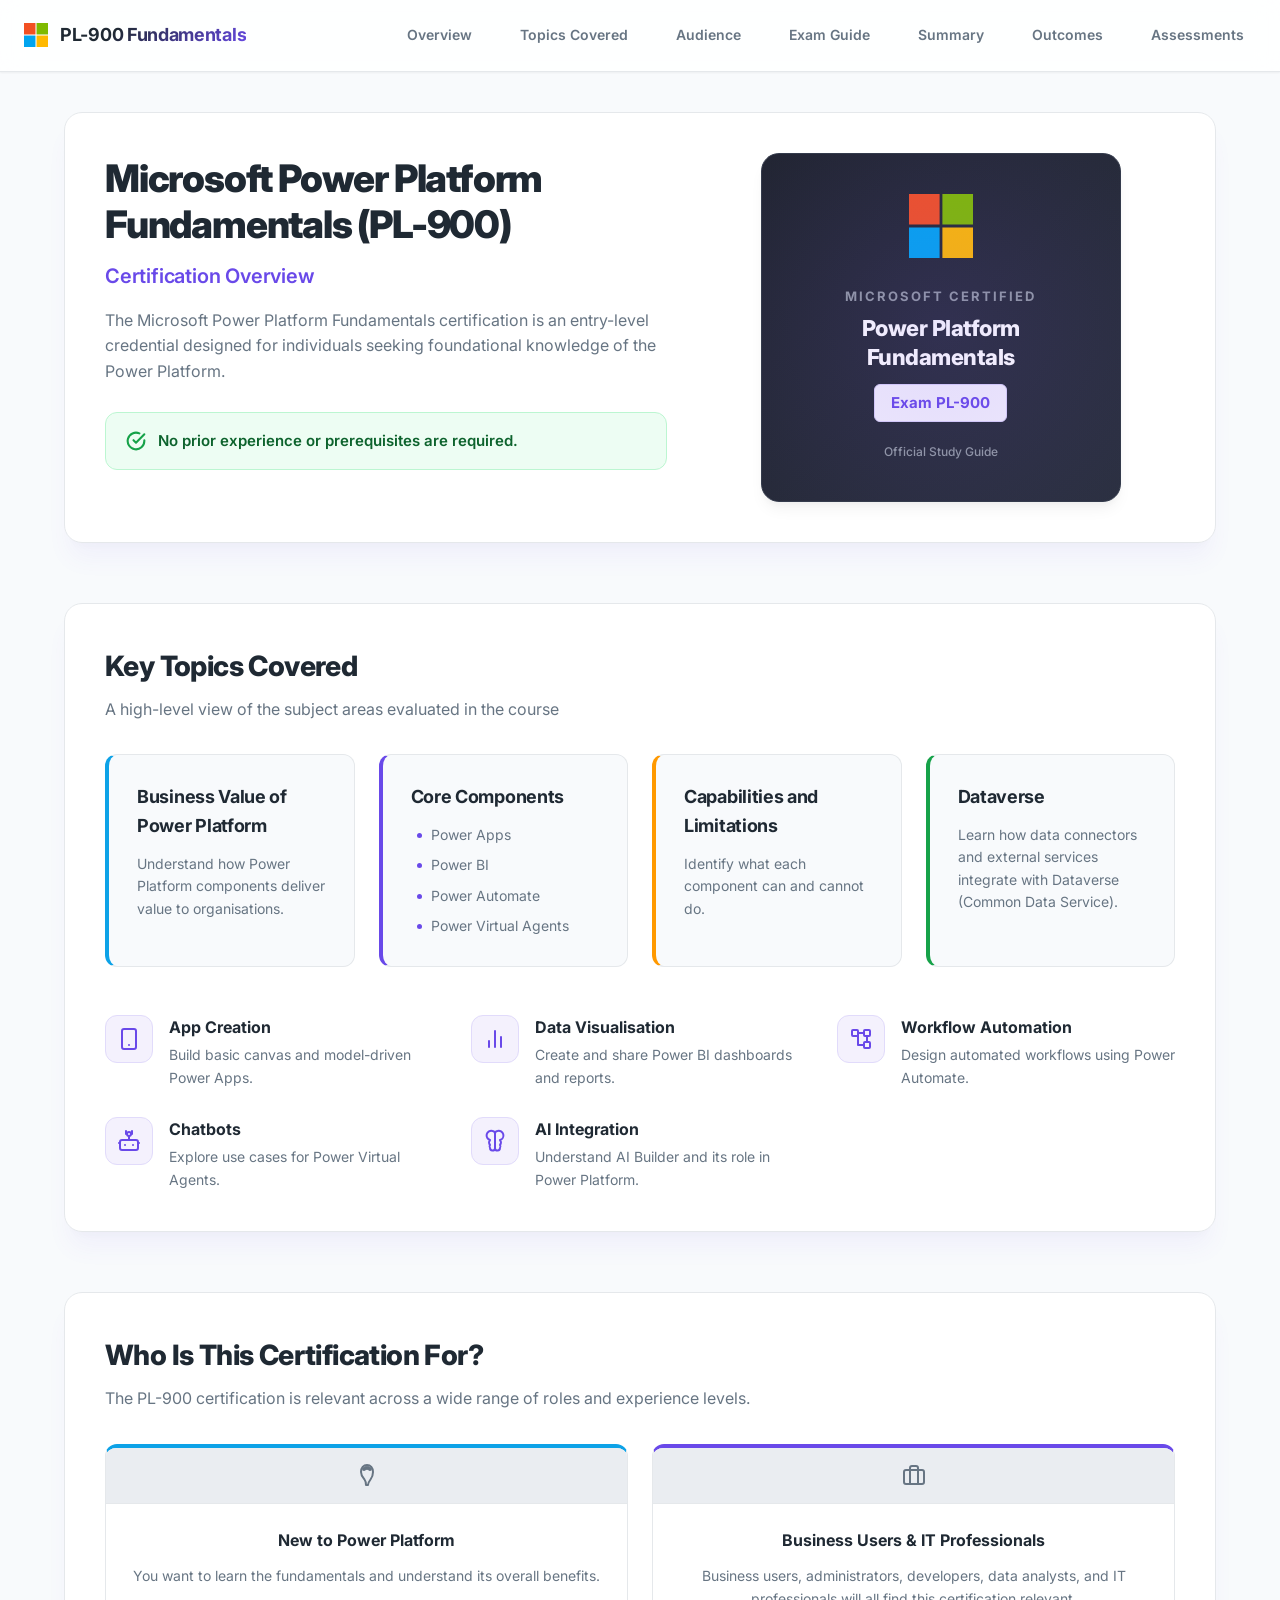
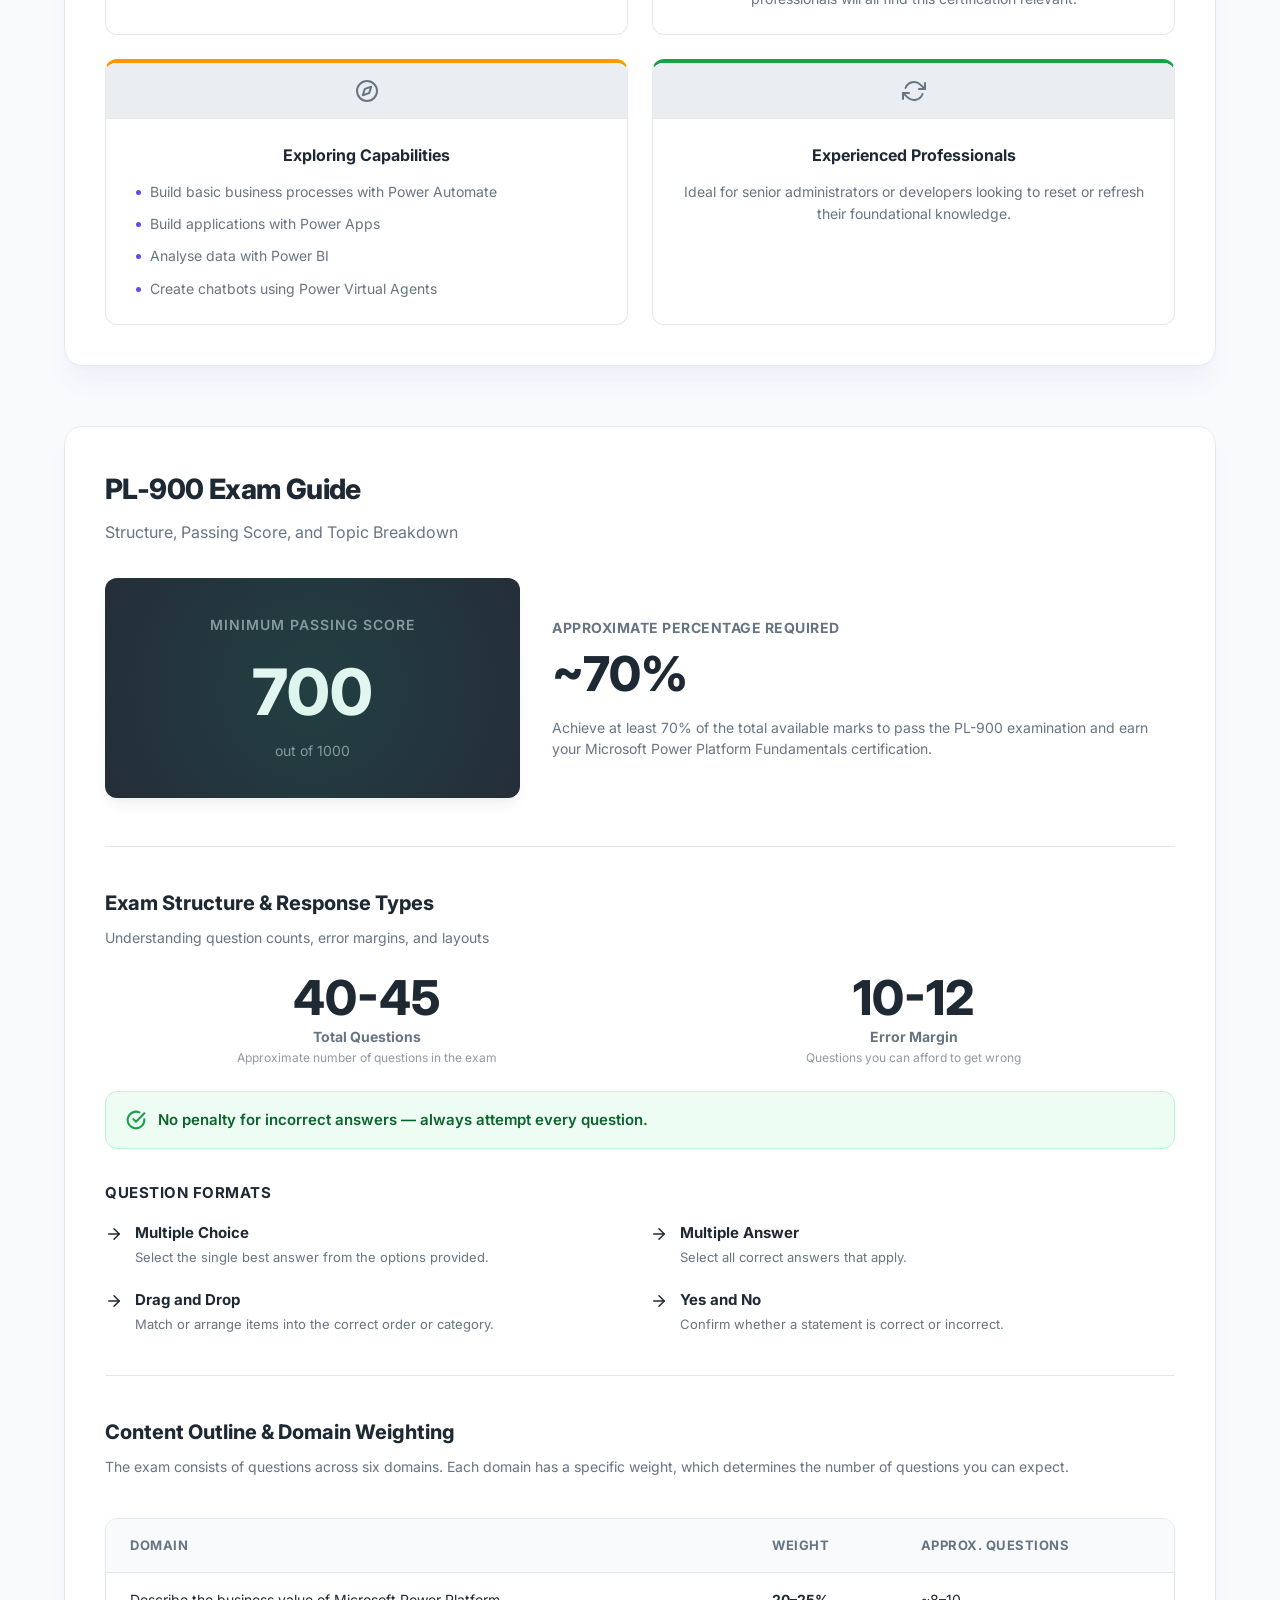
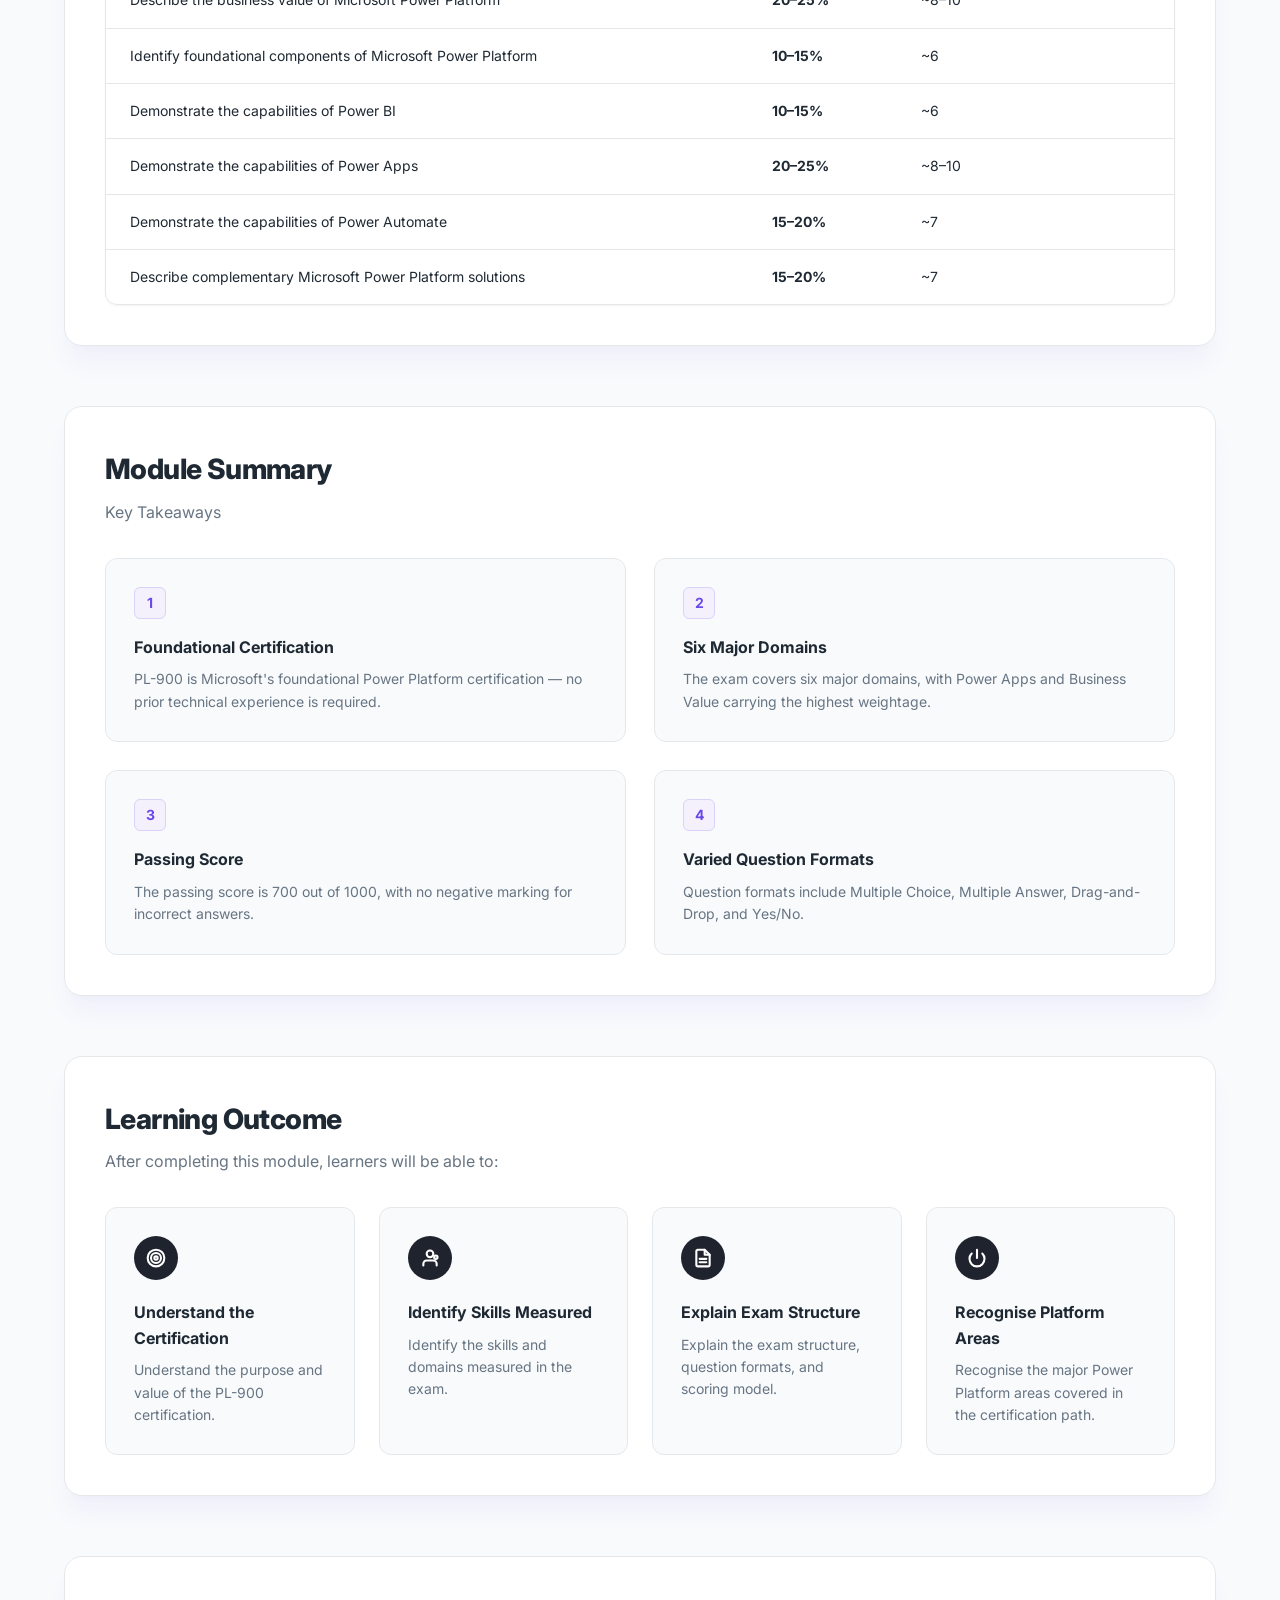
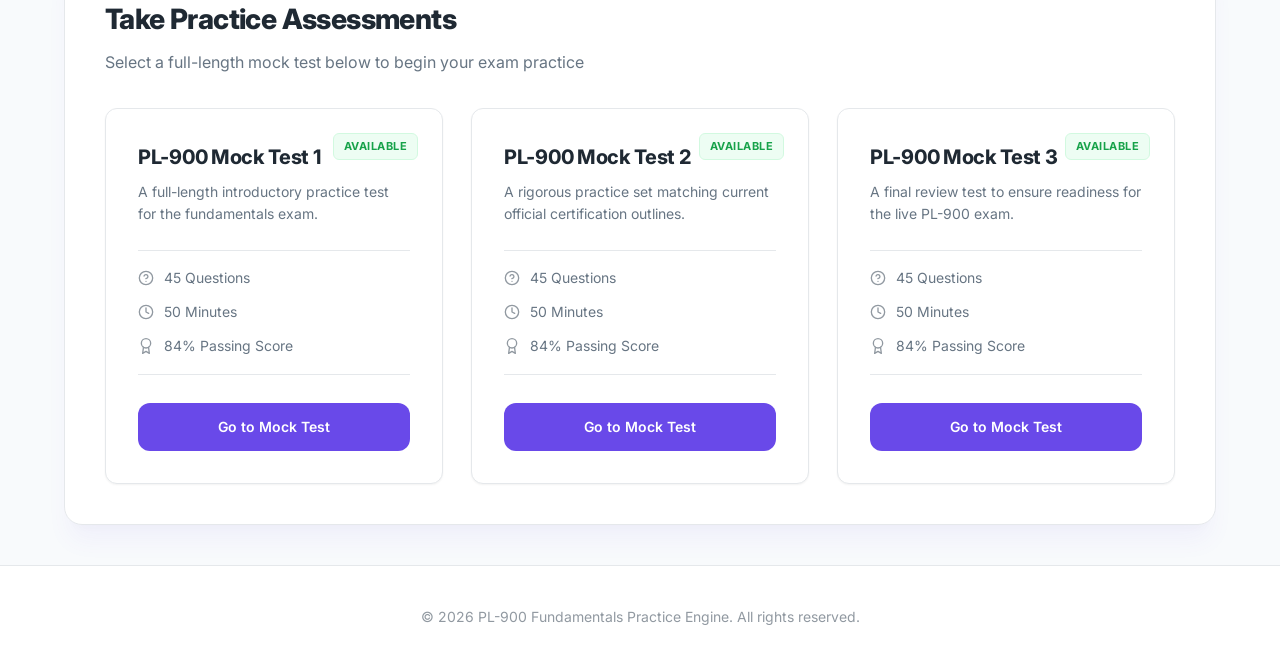
==== index.html @ 83c86b45 "Initial commit: PL-900 landing page and mock tests 1, 2, and 3" ====
<!DOCTYPE html>
<html lang="en">
<head>
  <meta charset="UTF-8">
  <meta name="viewport" content="width=device-width, initial-scale=1.0">
  <title>Microsoft Power Platform Fundamentals (PL-900) Certification Guide</title>
  <!-- Google Fonts Inter -->
  <link rel="preconnect" href="https://fonts.googleapis.com">
  <link rel="preconnect" href="https://fonts.gstatic.com" crossorigin>
  <link href="https://fonts.googleapis.com/css2?family=Inter:wght@300;400;500;600;700;850&display=swap" rel="stylesheet">
  <!-- Stylesheet -->
  <link rel="stylesheet" href="styles.css">
</head>
<body>
  <div class="app-container">
    
    <!-- HEADER / NAVIGATION -->
    <header class="app-header">
      <div class="header-logo">
        <svg width="24" height="24" viewBox="0 0 23 23" fill="none" xmlns="http://www.w3.org/2000/svg" aria-hidden="true">
          <path d="M0 0H11V11H0V0Z" fill="#F25022"/>
          <path d="M12 0H23V11H12V0Z" fill="#7FBA00"/>
          <path d="M0 12H11V23H0V12Z" fill="#00A4EF"/>
          <path d="M12 12H23V23H12V12Z" fill="#FFB900"/>
        </svg>
        <span class="logo-text">PL-900 Fundamentals</span>
      </div>
      <nav class="header-nav">
        <a href="#overview" class="nav-link">Overview</a>
        <a href="#topics" class="nav-link">Topics Covered</a>
        <a href="#audience" class="nav-link">Audience</a>
        <a href="#guide" class="nav-link">Exam Guide</a>
        <a href="#summary" class="nav-link">Summary</a>
        <a href="#outcomes" class="nav-link">Outcomes</a>
        <a href="#assessments" class="nav-link">Assessments</a>
      </nav>
    </header>

    <!-- MAIN VIEW AREA -->
    <main class="app-main">
      
      <!-- HERO & OVERVIEW SECTION (Screenshot 1) -->
      <section id="overview" class="view-card">
        <div class="hero-layout">
          <div class="hero-content">
            <h1>Microsoft Power Platform Fundamentals (PL-900)</h1>
            <p class="hero-subtitle">Certification Overview</p>
            <p class="hero-description">The Microsoft Power Platform Fundamentals certification is an entry-level credential designed for individuals seeking foundational knowledge of the Power Platform.</p>
            
            <div class="alert-banner">
              <svg width="20" height="20" viewBox="0 0 24 24" fill="none" stroke="currentColor" stroke-width="2.5" stroke-linecap="round" stroke-linejoin="round" aria-hidden="true">
                <path d="M22 11.08V12a10 10 0 1 1-5.93-9.14"></path>
                <polyline points="22 4 12 14.01 9 11.01"></polyline>
              </svg>
              <span>No prior experience or prerequisites are required.</span>
            </div>
          </div>
          <div class="hero-badge-container">
            <div class="badge-card">
              <div class="badge-card-icon">
                <svg width="64" height="64" viewBox="0 0 23 23" fill="none" xmlns="http://www.w3.org/2000/svg" aria-hidden="true">
                  <path d="M0 0H11V11H0V0Z" fill="#F25022"/>
                  <path d="M12 0H23V11H12V0Z" fill="#7FBA00"/>
                  <path d="M0 12H11V23H0V12Z" fill="#00A4EF"/>
                  <path d="M12 12H23V23H12V12Z" fill="#FFB900"/>
                </svg>
              </div>
              <div class="badge-card-title">Microsoft Certified</div>
              <div class="badge-card-name">Power Platform Fundamentals</div>
              <div class="badge-card-code">Exam PL-900</div>
              <div class="badge-card-status">Official Study Guide</div>
            </div>
          </div>
        </div>
      </section>

      <!-- KEY TOPICS COVERED (Screenshot 2 & 3) -->
      <section id="topics" class="view-card">
        <h2 class="section-title">Key Topics Covered</h2>
        <p class="section-subtitle">A high-level view of the subject areas evaluated in the course</p>
        
        <div class="topics-grid">
          <div class="topic-card">
            <h3>Business Value of Power Platform</h3>
            <p>Understand how Power Platform components deliver value to organisations.</p>
          </div>
          <div class="topic-card">
            <h3>Core Components</h3>
            <ul>
              <li>Power Apps</li>
              <li>Power BI</li>
              <li>Power Automate</li>
              <li>Power Virtual Agents</li>
            </ul>
          </div>
          <div class="topic-card">
            <h3>Capabilities and Limitations</h3>
            <p>Identify what each component can and cannot do.</p>
          </div>
          <div class="topic-card">
            <h3>Dataverse</h3>
            <p>Learn how data connectors and external services integrate with Dataverse (Common Data Service).</p>
          </div>
        </div>

        <div class="domain-grid">
          <div class="domain-item">
            <div class="domain-icon-box">
              <svg width="24" height="24" viewBox="0 0 24 24" fill="none" stroke="currentColor" stroke-width="2" stroke-linecap="round" stroke-linejoin="round" aria-hidden="true">
                <rect x="5" y="2" width="14" height="20" rx="2" ry="2"></rect>
                <line x1="12" y1="18" x2="12.01" y2="18"></line>
              </svg>
            </div>
            <div class="domain-info">
              <h4>App Creation</h4>
              <p>Build basic canvas and model-driven Power Apps.</p>
            </div>
          </div>
          <div class="domain-item">
            <div class="domain-icon-box">
              <svg width="24" height="24" viewBox="0 0 24 24" fill="none" stroke="currentColor" stroke-width="2" stroke-linecap="round" stroke-linejoin="round" aria-hidden="true">
                <line x1="18" y1="20" x2="18" y2="10"></line>
                <line x1="12" y1="20" x2="12" y2="4"></line>
                <line x1="6" y1="20" x2="6" y2="14"></line>
              </svg>
            </div>
            <div class="domain-info">
              <h4>Data Visualisation</h4>
              <p>Create and share Power BI dashboards and reports.</p>
            </div>
          </div>
          <div class="domain-item">
            <div class="domain-icon-box">
              <svg width="24" height="24" viewBox="0 0 24 24" fill="none" stroke="currentColor" stroke-width="2" stroke-linecap="round" stroke-linejoin="round" aria-hidden="true">
                <rect x="3" y="3" width="6" height="6" rx="1"></rect>
                <rect x="15" y="15" width="6" height="6" rx="1"></rect>
                <rect x="15" y="3" width="6" height="6" rx="1"></rect>
                <path d="M9 6h6M18 9v6M9 6v12h6"></path>
              </svg>
            </div>
            <div class="domain-info">
              <h4>Workflow Automation</h4>
              <p>Design automated workflows using Power Automate.</p>
            </div>
          </div>
          <div class="domain-item">
            <div class="domain-icon-box">
              <svg width="24" height="24" viewBox="0 0 24 24" fill="none" stroke="currentColor" stroke-width="2" stroke-linecap="round" stroke-linejoin="round" aria-hidden="true">
                <rect x="3" y="11" width="18" height="10" rx="2"></rect>
                <circle cx="12" cy="5" r="2"></circle>
                <path d="M12 7v4M8 16h.01M16 16h.01M9 2v3M15 2v3M2 14h1M21 14h1"></path>
              </svg>
            </div>
            <div class="domain-info">
              <h4>Chatbots</h4>
              <p>Explore use cases for Power Virtual Agents.</p>
            </div>
          </div>
          <div class="domain-item">
            <div class="domain-icon-box">
              <svg width="24" height="24" viewBox="0 0 24 24" fill="none" stroke="currentColor" stroke-width="2" stroke-linecap="round" stroke-linejoin="round" aria-hidden="true">
                <path d="M9.5 2A2.5 2.5 0 0 1 12 4.5v15a2.5 2.5 0 0 1-4.96-.44 2.5 2.5 0 0 1 0-3.12 3.5 3.5 0 0 1 0-4.88A2.5 2.5 0 0 1 9.5 2zM14.5 2A2.5 2.5 0 0 0 12 4.5v15a2.5 2.5 0 0 0 4.96-.44 2.5 2.5 0 0 0 0-3.12 3.5 3.5 0 0 0 0-4.88A2.5 2.5 0 0 0 14.5 2z"></path>
              </svg>
            </div>
            <div class="domain-info">
              <h4>AI Integration</h4>
              <p>Understand AI Builder and its role in Power Platform.</p>
            </div>
          </div>
        </div>
      </section>

      <!-- WHO IS THIS CERTIFICATION FOR (Screenshot 4) -->
      <section id="audience" class="view-card">
        <h2 class="section-title">Who Is This Certification For?</h2>
        <p class="section-subtitle">The PL-900 certification is relevant across a wide range of roles and experience levels.</p>
        
        <div class="audience-grid">
          <!-- Card 1 -->
          <div class="audience-card">
            <div class="audience-card-header">
              <svg width="24" height="24" viewBox="0 0 24 24" fill="none" stroke="currentColor" stroke-width="2" stroke-linecap="round" stroke-linejoin="round" aria-hidden="true">
                <path d="M12 2C8.5 2 6 5 6 9c0 3.5 2 5.5 3.5 7.5S11 20 11 22h2c0-2 1-3.5 2.5-5.5S18 12.5 18 9c0-4-2.5-7-6-7z"/>
                <circle cx="9" cy="6" r="1"/><circle cx="11" cy="5" r="1"/><circle cx="13" cy="5" r="1"/><circle cx="15" cy="6" r="1"/>
              </svg>
            </div>
            <div class="audience-card-body">
              <h3>New to Power Platform</h3>
              <p>You want to learn the fundamentals and understand its overall benefits.</p>
            </div>
          </div>
          <!-- Card 2 -->
          <div class="audience-card">
            <div class="audience-card-header">
              <svg width="24" height="24" viewBox="0 0 24 24" fill="none" stroke="currentColor" stroke-width="2" stroke-linecap="round" stroke-linejoin="round" aria-hidden="true">
                <rect x="2" y="7" width="20" height="14" rx="2" ry="2"></rect>
                <path d="M16 21V5a2 2 0 0 0-2-2h-4a2 2 0 0 0-2 2v16"></path>
              </svg>
            </div>
            <div class="audience-card-body">
              <h3>Business Users & IT Professionals</h3>
              <p>Business users, administrators, developers, data analysts, and IT professionals will all find this certification relevant.</p>
            </div>
          </div>
          <!-- Card 3 -->
          <div class="audience-card">
            <div class="audience-card-header">
              <svg width="24" height="24" viewBox="0 0 24 24" fill="none" stroke="currentColor" stroke-width="2" stroke-linecap="round" stroke-linejoin="round" aria-hidden="true">
                <circle cx="12" cy="12" r="10"></circle>
                <polygon points="16.24 7.76 14.12 14.12 7.76 16.24 9.88 9.88 16.24 7.76"></polygon>
              </svg>
            </div>
            <div class="audience-card-body">
              <h3>Exploring Capabilities</h3>
              <ul>
                <li>Build basic business processes with Power Automate</li>
                <li>Build applications with Power Apps</li>
                <li>Analyse data with Power BI</li>
                <li>Create chatbots using Power Virtual Agents</li>
              </ul>
            </div>
          </div>
          <!-- Card 4 -->
          <div class="audience-card">
            <div class="audience-card-header">
              <svg width="24" height="24" viewBox="0 0 24 24" fill="none" stroke="currentColor" stroke-width="2" stroke-linecap="round" stroke-linejoin="round" aria-hidden="true">
                <polyline points="23 4 23 10 17 10"></polyline>
                <polyline points="1 20 1 14 7 14"></polyline>
                <path d="M3.51 9a9 9 0 0 1 14.85-3.36L23 10M1 14l4.64 4.36A9 9 0 0 0 20.49 15"></path>
              </svg>
            </div>
            <div class="audience-card-body">
              <h3>Experienced Professionals</h3>
              <p>Ideal for senior administrators or developers looking to reset or refresh their foundational knowledge.</p>
            </div>
          </div>
        </div>
      </section>

      <!-- EXAM GUIDE DETAILS (Screenshot 5, 6, 7) -->
      <section id="guide" class="view-card">
        <h2 class="section-title">PL-900 Exam Guide</h2>
        <p class="section-subtitle">Structure, Passing Score, and Topic Breakdown</p>
        
        <!-- Subsection: Passing Requirements (Screenshot 6) -->
        <div class="passing-req-grid">
          <div class="passing-card-dark">
            <h3>Minimum Passing Score</h3>
            <div class="score-value">700</div>
            <div class="score-label">out of 1000</div>
          </div>
          
          <div class="passing-req-desc">
            <h3>Approximate Percentage Required</h3>
            <div class="pct-value">~70%</div>
            <p>Achieve at least 70% of the total available marks to pass the PL-900 examination and earn your Microsoft Power Platform Fundamentals certification.</p>
          </div>
        </div>

        <hr style="border: 0; border-top: 1px solid var(--neutral-border); margin: 40px 0;">

        <!-- Subsection: Response Types & Exam Structure (Screenshot 7) -->
        <div style="margin-bottom: 40px;">
          <h3 style="font-size: 20px; font-weight: 750; color: var(--text-main); margin-bottom: 8px;">Exam Structure & Response Types</h3>
          <p style="font-size: 14px; color: var(--text-muted); margin-bottom: 24px;">Understanding question counts, error margins, and layouts</p>
          
          <div class="structure-stats">
            <div class="stat-item">
              <div class="stat-num">40-45</div>
              <div class="stat-label">Total Questions</div>
              <div class="stat-desc">Approximate number of questions in the exam</div>
            </div>
            <div class="stat-item">
              <div class="stat-num">10-12</div>
              <div class="stat-label">Error Margin</div>
              <div class="stat-desc">Questions you can afford to get wrong</div>
            </div>
          </div>

          <div class="alert-banner" style="margin-top: 24px;">
            <svg width="20" height="20" viewBox="0 0 24 24" fill="none" stroke="currentColor" stroke-width="2.5" stroke-linecap="round" stroke-linejoin="round" aria-hidden="true">
              <path d="M22 11.08V12a10 10 0 1 1-5.93-9.14"></path>
              <polyline points="22 4 12 14.01 9 11.01"></polyline>
            </svg>
            <span>No penalty for incorrect answers — always attempt every question.</span>
          </div>

          <div class="formats-section">
            <h3>Question Formats</h3>
            <div class="formats-grid">
              <div class="format-item">
                <svg width="18" height="18" viewBox="0 0 24 24" fill="none" stroke="currentColor" stroke-width="2" stroke-linecap="round" stroke-linejoin="round" aria-hidden="true">
                  <line x1="5" y1="12" x2="19" y2="12"></line><polyline points="12 5 19 12 12 19"></polyline>
                </svg>
                <div>
                  <h4>Multiple Choice</h4>
                  <p>Select the single best answer from the options provided.</p>
                </div>
              </div>
              <div class="format-item">
                <svg width="18" height="18" viewBox="0 0 24 24" fill="none" stroke="currentColor" stroke-width="2" stroke-linecap="round" stroke-linejoin="round" aria-hidden="true">
                  <line x1="5" y1="12" x2="19" y2="12"></line><polyline points="12 5 19 12 12 19"></polyline>
                </svg>
                <div>
                  <h4>Multiple Answer</h4>
                  <p>Select all correct answers that apply.</p>
                </div>
              </div>
              <div class="format-item">
                <svg width="18" height="18" viewBox="0 0 24 24" fill="none" stroke="currentColor" stroke-width="2" stroke-linecap="round" stroke-linejoin="round" aria-hidden="true">
                  <line x1="5" y1="12" x2="19" y2="12"></line><polyline points="12 5 19 12 12 19"></polyline>
                </svg>
                <div>
                  <h4>Drag and Drop</h4>
                  <p>Match or arrange items into the correct order or category.</p>
                </div>
              </div>
              <div class="format-item">
                <svg width="18" height="18" viewBox="0 0 24 24" fill="none" stroke="currentColor" stroke-width="2" stroke-linecap="round" stroke-linejoin="round" aria-hidden="true">
                  <line x1="5" y1="12" x2="19" y2="12"></line><polyline points="12 5 19 12 12 19"></polyline>
                </svg>
                <div>
                  <h4>Yes and No</h4>
                  <p>Confirm whether a statement is correct or incorrect.</p>
                </div>
              </div>
            </div>
          </div>
        </div>

        <hr style="border: 0; border-top: 1px solid var(--neutral-border); margin: 40px 0;">

        <!-- Subsection: Content Outline Table (Screenshot 5) -->
        <div>
          <h3 style="font-size: 20px; font-weight: 750; color: var(--text-main); margin-bottom: 8px;">Content Outline & Domain Weighting</h3>
          <p style="font-size: 14px; color: var(--text-muted);">The exam consists of questions across six domains. Each domain has a specific weight, which determines the number of questions you can expect.</p>
          
          <div class="table-wrapper">
            <table class="outline-table">
              <thead>
                <tr>
                  <th>Domain</th>
                  <th>Weight</th>
                  <th>Approx. Questions</th>
                </tr>
              </thead>
              <tbody>
                <tr>
                  <td>Describe the business value of Microsoft Power Platform</td>
                  <td class="text-weight">20–25%</td>
                  <td class="text-count">~8–10</td>
                </tr>
                <tr>
                  <td>Identify foundational components of Microsoft Power Platform</td>
                  <td class="text-weight">10–15%</td>
                  <td class="text-count">~6</td>
                </tr>
                <tr>
                  <td>Demonstrate the capabilities of Power BI</td>
                  <td class="text-weight">10–15%</td>
                  <td class="text-count">~6</td>
                </tr>
                <tr>
                  <td>Demonstrate the capabilities of Power Apps</td>
                  <td class="text-weight">20–25%</td>
                  <td class="text-count">~8–10</td>
                </tr>
                <tr>
                  <td>Demonstrate the capabilities of Power Automate</td>
                  <td class="text-weight">15–20%</td>
                  <td class="text-count">~7</td>
                </tr>
                <tr>
                  <td>Describe complementary Microsoft Power Platform solutions</td>
                  <td class="text-weight">15–20%</td>
                  <td class="text-count">~7</td>
                </tr>
              </tbody>
            </table>
          </div>
        </div>
      </section>

      <!-- MODULE SUMMARY CHECKLIST (Screenshot 8) -->
      <section id="summary" class="view-card">
        <h2 class="section-title">Module Summary</h2>
        <p class="section-subtitle">Key Takeaways</p>
        
        <div class="summary-grid">
          <div class="summary-card">
            <span class="summary-num">1</span>
            <h4>Foundational Certification</h4>
            <p>PL-900 is Microsoft's foundational Power Platform certification — no prior technical experience is required.</p>
          </div>
          <div class="summary-card">
            <span class="summary-num">2</span>
            <h4>Six Major Domains</h4>
            <p>The exam covers six major domains, with Power Apps and Business Value carrying the highest weightage.</p>
          </div>
          <div class="summary-card">
            <span class="summary-num">3</span>
            <h4>Passing Score</h4>
            <p>The passing score is 700 out of 1000, with no negative marking for incorrect answers.</p>
          </div>
          <div class="summary-card">
            <span class="summary-num">4</span>
            <h4>Varied Question Formats</h4>
            <p>Question formats include Multiple Choice, Multiple Answer, Drag-and-Drop, and Yes/No.</p>
          </div>
        </div>
      </section>

      <!-- LEARNING OUTCOMES (Screenshot 9) -->
      <section id="outcomes" class="view-card">
        <h2 class="section-title">Learning Outcome</h2>
        <p class="section-subtitle">After completing this module, learners will be able to:</p>
        
        <div class="outcomes-grid">
          <div class="outcome-card">
            <div class="outcome-icon-circle">
              <svg width="20" height="20" viewBox="0 0 24 24" fill="none" stroke="currentColor" stroke-width="2.5" stroke-linecap="round" stroke-linejoin="round" aria-hidden="true">
                <circle cx="12" cy="12" r="10"></circle><circle cx="12" cy="12" r="6"></circle><circle cx="12" cy="12" r="2"></circle>
              </svg>
            </div>
            <h3>Understand the Certification</h3>
            <p>Understand the purpose and value of the PL-900 certification.</p>
          </div>
          <div class="outcome-card">
            <div class="outcome-icon-circle">
              <svg width="20" height="20" viewBox="0 0 24 24" fill="none" stroke="currentColor" stroke-width="2.5" stroke-linecap="round" stroke-linejoin="round" aria-hidden="true">
                <path d="M20 21v-2a4 4 0 0 0-4-4H8a4 4 0 0 0-4 4v2"></path><circle cx="12" cy="7" r="4"></circle><circle cx="19" cy="11" r="2"></circle>
              </svg>
            </div>
            <h3>Identify Skills Measured</h3>
            <p>Identify the skills and domains measured in the exam.</p>
          </div>
          <div class="outcome-card">
            <div class="outcome-icon-circle">
              <svg width="20" height="20" viewBox="0 0 24 24" fill="none" stroke="currentColor" stroke-width="2.5" stroke-linecap="round" stroke-linejoin="round" aria-hidden="true">
                <path d="M14 2H6a2 2 0 0 0-2 2v16a2 2 0 0 0 2 2h12a2 2 0 0 0 2-2V8z"></path>
                <polyline points="14 2 14 8 20 8"></polyline>
                <line x1="16" y1="13" x2="8" y2="13"></line><line x1="16" y1="17" x2="8" y2="17"></line>
              </svg>
            </div>
            <h3>Explain Exam Structure</h3>
            <p>Explain the exam structure, question formats, and scoring model.</p>
          </div>
          <div class="outcome-card">
            <div class="outcome-icon-circle">
              <svg width="20" height="20" viewBox="0 0 24 24" fill="none" stroke="currentColor" stroke-width="2.5" stroke-linecap="round" stroke-linejoin="round" aria-hidden="true">
                <path d="M18.36 6.64a9 9 0 1 1-12.73 0"></path><line x1="12" y1="2" x2="12" y2="12"></line>
              </svg>
            </div>
            <h3>Recognise Platform Areas</h3>
            <p>Recognise the major Power Platform areas covered in the certification path.</p>
          </div>
        </div>
      </section>

      <!-- PRACTICE ASSESSMENTS SECTION (New Feature Request) -->
      <section id="assessments" class="view-card">
        <h2 class="section-title">Take Practice Assessments</h2>
        <p class="section-subtitle">Select a full-length mock test below to begin your exam practice</p>
        
        <div class="assessments-grid">
          <!-- Mock Test 1 -->
          <div class="assessment-card" id="mock-card-1">
            <span class="badge-status coming-soon" id="badge-1">Checking...</span>
            <h3>PL-900 Mock Test 1</h3>
            <p class="desc">A full-length introductory practice test for the fundamentals exam.</p>
            <div class="assessment-details">
              <div class="detail-line">
                <svg width="16" height="16" viewBox="0 0 24 24" fill="none" stroke="currentColor" stroke-width="2" stroke-linecap="round" stroke-linejoin="round" aria-hidden="true">
                  <path d="M12 22c5.523 0 10-4.477 10-10S17.523 2 12 2 2 6.477 2 12s4.477 10 10 10z"></path>
                  <path d="M9.09 9a3 3 0 0 1 5.83 1c0 2-3 3-3 3"></path><line x1="12" y1="17" x2="12.01" y2="17"></line>
                </svg>
                <span>45 Questions</span>
              </div>
              <div class="detail-line">
                <svg width="16" height="16" viewBox="0 0 24 24" fill="none" stroke="currentColor" stroke-width="2" stroke-linecap="round" stroke-linejoin="round" aria-hidden="true">
                  <circle cx="12" cy="12" r="10"></circle><polyline points="12 6 12 12 16 14"></polyline>
                </svg>
                <span>50 Minutes</span>
              </div>
              <div class="detail-line">
                <svg width="16" height="16" viewBox="0 0 24 24" fill="none" stroke="currentColor" stroke-width="2" stroke-linecap="round" stroke-linejoin="round" aria-hidden="true">
                  <circle cx="12" cy="8" r="7"></circle><polyline points="8.21 13.89 7 23 12 20 17 23 15.79 13.88"></polyline>
                </svg>
                <span>84% Passing Score</span>
              </div>
            </div>
            <a href="#" class="btn btn-disabled" id="btn-1" onclick="return false;">Checking...</a>
          </div>

          <!-- Mock Test 2 -->
          <div class="assessment-card" id="mock-card-2">
            <span class="badge-status coming-soon" id="badge-2">Checking...</span>
            <h3>PL-900 Mock Test 2</h3>
            <p class="desc">A rigorous practice set matching current official certification outlines.</p>
            <div class="assessment-details">
              <div class="detail-line">
                <svg width="16" height="16" viewBox="0 0 24 24" fill="none" stroke="currentColor" stroke-width="2" stroke-linecap="round" stroke-linejoin="round" aria-hidden="true">
                  <path d="M12 22c5.523 0 10-4.477 10-10S17.523 2 12 2 2 6.477 2 12s4.477 10 10 10z"></path>
                  <path d="M9.09 9a3 3 0 0 1 5.83 1c0 2-3 3-3 3"></path><line x1="12" y1="17" x2="12.01" y2="17"></line>
                </svg>
                <span>45 Questions</span>
              </div>
              <div class="detail-line">
                <svg width="16" height="16" viewBox="0 0 24 24" fill="none" stroke="currentColor" stroke-width="2" stroke-linecap="round" stroke-linejoin="round" aria-hidden="true">
                  <circle cx="12" cy="12" r="10"></circle><polyline points="12 6 12 12 16 14"></polyline>
                </svg>
                <span>50 Minutes</span>
              </div>
              <div class="detail-line">
                <svg width="16" height="16" viewBox="0 0 24 24" fill="none" stroke="currentColor" stroke-width="2" stroke-linecap="round" stroke-linejoin="round" aria-hidden="true">
                  <circle cx="12" cy="8" r="7"></circle><polyline points="8.21 13.89 7 23 12 20 17 23 15.79 13.88"></polyline>
                </svg>
                <span>84% Passing Score</span>
              </div>
            </div>
            <a href="#" class="btn btn-disabled" id="btn-2" onclick="return false;">Checking...</a>
          </div>

          <!-- Mock Test 3 -->
          <div class="assessment-card" id="mock-card-3">
            <span class="badge-status coming-soon" id="badge-3">Checking...</span>
            <h3>PL-900 Mock Test 3</h3>
            <p class="desc">A final review test to ensure readiness for the live PL-900 exam.</p>
            <div class="assessment-details">
              <div class="detail-line">
                <svg width="16" height="16" viewBox="0 0 24 24" fill="none" stroke="currentColor" stroke-width="2" stroke-linecap="round" stroke-linejoin="round" aria-hidden="true">
                  <path d="M12 22c5.523 0 10-4.477 10-10S17.523 2 12 2 2 6.477 2 12s4.477 10 10 10z"></path>
                  <path d="M9.09 9a3 3 0 0 1 5.83 1c0 2-3 3-3 3"></path><line x1="12" y1="17" x2="12.01" y2="17"></line>
                </svg>
                <span>45 Questions</span>
              </div>
              <div class="detail-line">
                <svg width="16" height="16" viewBox="0 0 24 24" fill="none" stroke="currentColor" stroke-width="2" stroke-linecap="round" stroke-linejoin="round" aria-hidden="true">
                  <circle cx="12" cy="12" r="10"></circle><polyline points="12 6 12 12 16 14"></polyline>
                </svg>
                <span>50 Minutes</span>
              </div>
              <div class="detail-line">
                <svg width="16" height="16" viewBox="0 0 24 24" fill="none" stroke="currentColor" stroke-width="2" stroke-linecap="round" stroke-linejoin="round" aria-hidden="true">
                  <circle cx="12" cy="8" r="7"></circle><polyline points="8.21 13.89 7 23 12 20 17 23 15.79 13.88"></polyline>
                </svg>
                <span>84% Passing Score</span>
              </div>
            </div>
            <a href="#" class="btn btn-disabled" id="btn-3" onclick="return false;">Checking...</a>
          </div>
        </div>
      </section>

    </main>

    <!-- FOOTER -->
    <footer class="app-footer">
      <p>&copy; 2026 PL-900 Fundamentals Practice Engine. All rights reserved.</p>
    </footer>

  </div>

  <!-- Dynamic loader Javascript code -->
  <script src="app.js"></script>
</body>
</html>
---- styles.css ----
/* ==========================================================================
   PL-900 Course Landing Page Design System
   Reuses variables, theme, and typography from Mock Test 2
   ========================================================================== */

:root {
  /* Color Palette - HSL Tailored Colors */
  --primary: hsl(252, 78%, 60%);        /* Modern Royal Purple */
  --primary-hover: hsl(252, 78%, 52%);
  --primary-light: hsl(252, 78%, 97%);
  
  --secondary: hsl(199, 89%, 48%);      /* Electric Sky Blue */
  --secondary-hover: hsl(199, 89%, 40%);
  --secondary-light: hsl(199, 89%, 97%);

  --accent: hsl(36, 100%, 50%);         /* Warning Gold */
  --accent-light: hsl(36, 100%, 96%);

  --success: hsl(142, 76%, 36%);        /* Emerald Green */
  --success-light: hsl(142, 76%, 96%);

  --danger: hsl(354, 76%, 48%);         /* Crimson Red */
  --danger-light: hsl(354, 76%, 96%);

  --neutral-bg: hsl(210, 40%, 98%);     /* Soft Cool Grey for Page Background */
  --neutral-card: hsl(0, 0%, 100%);     /* Pure White Card Background */
  --neutral-border: hsl(210, 14%, 91%); /* Thin grey dividers */
  
  /* Text Colors */
  --text-main: hsl(210, 24%, 16%);      /* Deep Slate for Primary Text */
  --text-muted: hsl(210, 12%, 46%);     /* Medium Slate for Secondary/Muted Text */
  --text-light: hsl(210, 8%, 60%);

  /* Shadow Systems */
  --shadow-sm: 0 1px 2px 0 rgba(0, 0, 0, 0.05);
  --shadow-md: 0 4px 6px -1px rgba(0, 0, 0, 0.05), 0 2px 4px -1px rgba(0, 0, 0, 0.03);
  --shadow-lg: 0 10px 15px -3px rgba(0, 0, 0, 0.05), 0 4px 6px -2px rgba(0, 0, 0, 0.03);
  --shadow-premium: 0 20px 25px -5px rgba(127, 90, 240, 0.06), 0 10px 10px -5px rgba(0, 0, 0, 0.02);

  /* Borders and Border Radii */
  --radius-sm: 6px;
  --radius-md: 12px;
  --radius-lg: 18px;
  --radius-round: 50%;
  
  /* Animations */
  --transition-fast: 0.15s ease;
  --transition-normal: 0.25s cubic-bezier(0.4, 0, 0.2, 1);
  --transition-slow: 0.4s cubic-bezier(0.4, 0, 0.2, 1);
}

/* ==========================================================================
   General Resets & Base Styles
   ========================================================================== */
*, *::before, *::after {
  box-sizing: border-box;
  margin: 0;
  padding: 0;
}

html {
  scroll-behavior: smooth;
}

body {
  font-family: 'Inter', -apple-system, BlinkMacSystemFont, "Segoe UI", Roboto, sans-serif;
  background-color: var(--neutral-bg);
  color: var(--text-main);
  line-height: 1.6;
  -webkit-font-smoothing: antialiased;
  -moz-osx-font-smoothing: grayscale;
}

/* Main Wrapper Layout */
.app-container {
  display: flex;
  flex-direction: column;
  min-height: 100vh;
}

/* ==========================================================================
   Header / Navigation Styles
   ========================================================================== */
.app-header {
  display: flex;
  justify-content: space-between;
  align-items: center;
  height: 72px;
  padding: 0 24px;
  background-color: rgba(255, 255, 255, 0.85);
  backdrop-filter: blur(12px);
  -webkit-backdrop-filter: blur(12px);
  border-bottom: 1px solid var(--neutral-border);
  position: sticky;
  top: 0;
  z-index: 100;
  box-shadow: var(--shadow-sm);
}

.header-logo {
  display: flex;
  align-items: center;
  gap: 12px;
}

.logo-text {
  font-size: 18px;
  font-weight: 700;
  letter-spacing: -0.3px;
  background: linear-gradient(135deg, var(--text-main) 30%, var(--primary) 100%);
  -webkit-background-clip: text;
  -webkit-text-fill-color: transparent;
}

.header-nav {
  display: flex;
  align-items: center;
  gap: 24px;
}

.nav-link {
  font-size: 14px;
  font-weight: 600;
  color: var(--text-muted);
  text-decoration: none;
  transition: color var(--transition-fast);
  padding: 6px 12px;
  border-radius: var(--radius-sm);
}

.nav-link:hover {
  color: var(--primary);
  background-color: var(--primary-light);
}

/* ==========================================================================
   Main Content Area & Section Layouts
   ========================================================================== */
.app-main {
  flex-grow: 1;
  width: 100%;
  max-width: 1200px;
  margin: 0 auto;
  padding: 40px 24px;
  display: flex;
  flex-direction: column;
  gap: 60px;
}

section {
  scroll-margin-top: 90px;
}

/* Typography & Headings */
.section-title {
  font-size: 28px;
  font-weight: 800;
  color: var(--text-main);
  letter-spacing: -0.6px;
  margin-bottom: 8px;
}

.section-subtitle {
  font-size: 16px;
  color: var(--text-muted);
  margin-bottom: 32px;
}

/* Content Box/Card wrapper */
.view-card {
  background: var(--neutral-card);
  border-radius: var(--radius-lg);
  box-shadow: var(--shadow-premium);
  border: 1px solid var(--neutral-border);
  padding: 40px;
  animation: fadeIn var(--transition-normal) forwards;
  overflow: hidden;
}

@keyframes fadeIn {
  from { opacity: 0; transform: translateY(10px); }
  to { opacity: 1; transform: translateY(0); }
}

/* ==========================================================================
   Hero Section (Screenshot 1)
   ========================================================================== */
.hero-layout {
  display: grid;
  grid-template-columns: 1.2fr 1fr;
  gap: 40px;
  align-items: center;
}

.hero-content h1 {
  font-size: 38px;
  font-weight: 850;
  line-height: 1.2;
  color: var(--text-main);
  letter-spacing: -1.2px;
  margin-bottom: 12px;
}

.hero-subtitle {
  font-size: 20px;
  font-weight: 600;
  color: var(--primary);
  margin-bottom: 16px;
  letter-spacing: -0.2px;
}

.hero-description {
  font-size: 16px;
  color: var(--text-muted);
  margin-bottom: 28px;
  max-width: 580px;
}

/* Light Green Alert Banners (Slide 1 & Slide 7) */
.alert-banner {
  display: flex;
  align-items: center;
  gap: 12px;
  background-color: var(--success-light);
  border: 1px solid hsl(142, 76%, 85%);
  padding: 16px 20px;
  border-radius: var(--radius-md);
  margin-bottom: 28px;
  color: hsl(142, 76%, 22%);
  font-size: 15px;
  font-weight: 600;
}

.alert-banner svg {
  flex-shrink: 0;
  color: var(--success);
}

.hero-badge-container {
  display: flex;
  justify-content: center;
  align-items: center;
}

.badge-card {
  background: linear-gradient(135deg, hsl(222, 19%, 15%) 0%, hsl(222, 19%, 20%) 100%);
  border: 1px solid hsl(222, 19%, 25%);
  border-radius: var(--radius-lg);
  padding: 40px;
  width: 100%;
  max-width: 360px;
  text-align: center;
  box-shadow: var(--shadow-lg);
  color: var(--neutral-card);
  position: relative;
  overflow: hidden;
}

.badge-card::before {
  content: "";
  position: absolute;
  top: -50%;
  left: -50%;
  width: 200%;
  height: 200%;
  background: radial-gradient(circle, rgba(127, 90, 240, 0.15) 0%, transparent 60%);
  pointer-events: none;
}

.badge-card-icon {
  margin-bottom: 20px;
}

.badge-card-title {
  font-size: 13px;
  font-weight: 700;
  color: var(--text-light);
  text-transform: uppercase;
  letter-spacing: 2px;
  margin-bottom: 8px;
}

.badge-card-name {
  font-size: 22px;
  font-weight: 800;
  line-height: 1.3;
  margin-bottom: 12px;
  letter-spacing: -0.5px;
  color: #fff;
}

.badge-card-code {
  font-size: 15px;
  font-weight: 700;
  color: var(--primary);
  background-color: var(--primary-light);
  padding: 6px 16px;
  border-radius: var(--radius-sm);
  display: inline-block;
  margin-bottom: 20px;
  border: 1px solid hsl(252, 78%, 90%);
}

.badge-card-status {
  font-size: 12px;
  color: var(--text-light);
  font-weight: 500;
}

/* ==========================================================================
   Topics Covered & Domain Grid (Screenshot 2 & 3)
   ========================================================================== */
.topics-grid {
  display: grid;
  grid-template-columns: repeat(auto-fit, minmax(240px, 1fr));
  gap: 24px;
  margin-bottom: 48px;
}

.topic-card {
  background-color: var(--neutral-bg);
  border: 1px solid var(--neutral-border);
  padding: 28px;
  border-radius: var(--radius-md);
  transition: transform var(--transition-fast), box-shadow var(--transition-fast), border-color var(--transition-fast);
}

.topic-card:nth-child(1) { border-left: 4px solid var(--secondary); }
.topic-card:nth-child(2) { border-left: 4px solid var(--primary); }
.topic-card:nth-child(3) { border-left: 4px solid var(--accent); }
.topic-card:nth-child(4) { border-left: 4px solid var(--success); }

.topic-card:hover {
  transform: translateY(-4px);
  box-shadow: var(--shadow-md);
  border-color: hsl(252, 78%, 88%);
}

.topic-card h3 {
  font-size: 18px;
  font-weight: 700;
  color: var(--text-main);
  margin-bottom: 12px;
  letter-spacing: -0.3px;
}

.topic-card p {
  font-size: 14px;
  color: var(--text-muted);
}

.topic-card ul {
  list-style: none;
  display: flex;
  flex-direction: column;
  gap: 8px;
}

.topic-card li {
  font-size: 14px;
  color: var(--text-muted);
  position: relative;
  padding-left: 20px;
}

.topic-card li::before {
  content: "";
  position: absolute;
  left: 6px;
  top: 9px;
  width: 5px;
  height: 5px;
  border-radius: var(--radius-round);
  background-color: var(--primary);
}

/* Domain Checklist Section (Screenshot 3) */
.domain-grid {
  display: grid;
  grid-template-columns: repeat(auto-fit, minmax(300px, 1fr));
  gap: 28px;
}

.domain-item {
  display: flex;
  gap: 16px;
  align-items: flex-start;
}

.domain-icon-box {
  display: flex;
  align-items: center;
  justify-content: center;
  width: 48px;
  height: 48px;
  border-radius: var(--radius-md);
  background-color: var(--primary-light);
  color: var(--primary);
  flex-shrink: 0;
  border: 1px solid hsl(252, 78%, 92%);
}

.domain-info h4 {
  font-size: 16px;
  font-weight: 700;
  color: var(--text-main);
  margin-bottom: 4px;
}

.domain-info p {
  font-size: 14px;
  color: var(--text-muted);
}

/* ==========================================================================
   Target Audience (Screenshot 4)
   ========================================================================== */
.audience-grid {
  display: grid;
  grid-template-columns: repeat(2, 1fr);
  gap: 24px;
}

@media (max-width: 768px) {
  .audience-grid {
    grid-template-columns: 1fr;
  }
}

.audience-card {
  border: 1px solid var(--neutral-border);
  border-radius: var(--radius-md);
  overflow: hidden;
  background-color: var(--neutral-card);
  transition: transform var(--transition-fast), box-shadow var(--transition-fast);
}

.audience-card:nth-child(1) { border-top: 4px solid var(--secondary); }
.audience-card:nth-child(2) { border-top: 4px solid var(--primary); }
.audience-card:nth-child(3) { border-top: 4px solid var(--accent); }
.audience-card:nth-child(4) { border-top: 4px solid var(--success); }

.audience-card:hover {
  transform: translateY(-4px);
  box-shadow: var(--shadow-md);
}

.audience-card-header {
  background-color: hsl(210, 20%, 93%);
  height: 56px;
  display: flex;
  align-items: center;
  justify-content: center;
  border-bottom: 1px solid var(--neutral-border);
  color: var(--text-muted);
}

.audience-card-header svg {
  color: var(--text-muted);
}

.audience-card-body {
  padding: 24px;
}

.audience-card h3 {
  font-size: 16px;
  font-weight: 700;
  color: var(--text-main);
  margin-bottom: 12px;
  text-align: center;
}

.audience-card p {
  font-size: 14px;
  color: var(--text-muted);
  text-align: center;
}

.audience-card ul {
  list-style: none;
  display: flex;
  flex-direction: column;
  gap: 10px;
}

.audience-card li {
  font-size: 14px;
  color: var(--text-muted);
  position: relative;
  padding-left: 20px;
}

.audience-card li::before {
  content: "";
  position: absolute;
  left: 6px;
  top: 9px;
  width: 5px;
  height: 5px;
  border-radius: var(--radius-round);
  background-color: var(--primary);
}

/* ==========================================================================
   Exam Guide (Screenshots 5, 6, 7)
   ========================================================================== */
.passing-req-grid {
  display: grid;
  grid-template-columns: 1fr 1.5fr;
  gap: 32px;
  align-items: center;
  margin-bottom: 48px;
}

.passing-card-dark {
  background-color: hsl(222, 19%, 18%);
  color: var(--neutral-card);
  padding: 36px 28px;
  border-radius: var(--radius-md);
  text-align: center;
  box-shadow: var(--shadow-lg);
  position: relative;
  overflow: hidden;
}

.passing-card-dark::before {
  content: "";
  position: absolute;
  top: -50%;
  left: -50%;
  width: 200%;
  height: 200%;
  background: radial-gradient(circle, rgba(16, 185, 129, 0.15) 0%, transparent 60%);
  pointer-events: none;
}

.passing-card-dark h3 {
  font-size: 14px;
  font-weight: 600;
  color: var(--text-light);
  margin-bottom: 24px;
  text-transform: uppercase;
  letter-spacing: 1px;
}

.passing-card-dark .score-value {
  font-size: 64px;
  font-weight: 800;
  line-height: 1;
  color: var(--neutral-card);
}

.passing-card-dark .score-label {
  font-size: 14px;
  color: var(--text-light);
  margin-top: 16px;
}

.passing-req-desc h3 {
  font-size: 14px;
  font-weight: 700;
  color: var(--text-muted);
  margin-bottom: 8px;
  text-transform: uppercase;
  letter-spacing: 0.5px;
}

.passing-req-desc .pct-value {
  font-size: 48px;
  font-weight: 800;
  color: var(--text-main);
  line-height: 1.1;
  margin-bottom: 16px;
}

.passing-req-desc p {
  font-size: 14px;
  color: var(--text-muted);
  line-height: 1.5;
}

/* Exam Structure (Screenshot 7) */
.structure-stats {
  display: grid;
  grid-template-columns: 1fr 1fr;
  gap: 24px;
  margin-bottom: 24px;
  text-align: center;
}

.stat-item .stat-num {
  font-size: 48px;
  font-weight: 800;
  color: var(--text-main);
  line-height: 1;
}

.stat-item .stat-label {
  font-size: 14px;
  font-weight: 700;
  color: var(--text-muted);
  margin-top: 4px;
}

.stat-item .stat-desc {
  font-size: 12px;
  color: var(--text-light);
}

.formats-section {
  margin-top: 32px;
}

.formats-section h3 {
  font-size: 15px;
  font-weight: 700;
  color: var(--text-main);
  margin-bottom: 16px;
  text-transform: uppercase;
  letter-spacing: 0.5px;
}

.formats-grid {
  display: grid;
  grid-template-columns: 1fr 1fr;
  gap: 20px;
}

.format-item {
  display: flex;
  gap: 12px;
  align-items: flex-start;
}

.format-item svg {
  color: var(--text-main);
  flex-shrink: 0;
  margin-top: 4px;
}

.format-item h4 {
  font-size: 15px;
  font-weight: 700;
  color: var(--text-main);
  margin-bottom: 2px;
}

.format-item p {
  font-size: 13px;
  color: var(--text-muted);
}

/* Outline Table (Screenshot 5) */
.table-wrapper {
  margin-top: 40px;
  border: 1px solid var(--neutral-border);
  border-radius: var(--radius-md);
  overflow: hidden;
  box-shadow: var(--shadow-sm);
}

.outline-table {
  width: 100%;
  border-collapse: collapse;
  text-align: left;
}

.outline-table th {
  background-color: var(--neutral-bg);
  padding: 16px 24px;
  font-size: 13px;
  font-weight: 700;
  color: var(--text-muted);
  text-transform: uppercase;
  letter-spacing: 0.5px;
  border-bottom: 1px solid var(--neutral-border);
}

.outline-table td {
  padding: 16px 24px;
  font-size: 14px;
  color: var(--text-main);
  border-bottom: 1px solid var(--neutral-border);
}

.outline-table tr:last-child td {
  border-bottom: none;
}

.outline-table tr:hover td {
  background-color: var(--primary-light);
}

.text-weight {
  font-weight: 700;
  color: var(--primary);
}

.text-count {
  color: var(--text-muted);
}

/* ==========================================================================
   Module Summary Checklist (Screenshot 8)
   ========================================================================== */
.summary-grid {
  display: grid;
  grid-template-columns: repeat(2, 1fr);
  gap: 28px;
}

.summary-card {
  background-color: var(--neutral-bg);
  border: 1px solid var(--neutral-border);
  padding: 28px;
  border-radius: var(--radius-md);
  position: relative;
  transition: transform var(--transition-fast), box-shadow var(--transition-fast), border-color var(--transition-fast);
}

.summary-card:hover {
  transform: translateY(-4px);
  box-shadow: var(--shadow-md);
  border-color: hsl(252, 78%, 88%);
}

.summary-card .summary-num {
  display: inline-flex;
  align-items: center;
  justify-content: center;
  width: 32px;
  height: 32px;
  background-color: var(--primary-light);
  color: var(--primary);
  border-radius: var(--radius-sm);
  font-size: 14px;
  font-weight: 700;
  margin-bottom: 16px;
  border: 1px solid hsl(252, 78%, 90%);
}

.summary-card h4 {
  font-size: 16px;
  font-weight: 700;
  color: var(--text-main);
  margin-bottom: 8px;
}

.summary-card p {
  font-size: 14px;
  color: var(--text-muted);
}

/* ==========================================================================
   Learning Outcomes (Screenshot 9)
   ========================================================================== */
.outcomes-grid {
  display: grid;
  grid-template-columns: repeat(auto-fit, minmax(240px, 1fr));
  gap: 24px;
}

.outcome-card {
  background-color: var(--neutral-bg);
  border: 1px solid var(--neutral-border);
  padding: 28px;
  border-radius: var(--radius-md);
  transition: transform var(--transition-fast), box-shadow var(--transition-fast);
}

.outcome-card:hover {
  transform: translateY(-4px);
  box-shadow: var(--shadow-md);
  border-color: hsl(252, 78%, 88%);
}

.outcome-icon-circle {
  display: flex;
  align-items: center;
  justify-content: center;
  width: 44px;
  height: 44px;
  border-radius: var(--radius-round);
  background-color: hsl(222, 19%, 15%);
  color: var(--neutral-card);
  margin-bottom: 20px;
}

.outcome-card h3 {
  font-size: 16px;
  font-weight: 700;
  color: var(--text-main);
  margin-bottom: 8px;
}

.outcome-card p {
  font-size: 14px;
  color: var(--text-muted);
}

/* ==========================================================================
   Assessments Section (New Feature Request)
   ========================================================================== */
.assessments-grid {
  display: grid;
  grid-template-columns: repeat(auto-fit, minmax(320px, 1fr));
  gap: 28px;
}

.assessment-card {
  background-color: var(--neutral-card);
  border: 1px solid var(--neutral-border);
  border-radius: var(--radius-md);
  padding: 32px;
  display: flex;
  flex-direction: column;
  box-shadow: var(--shadow-sm);
  transition: all var(--transition-normal);
  position: relative;
}

.assessment-card:hover {
  transform: translateY(-6px);
  box-shadow: var(--shadow-lg);
  border-color: var(--primary);
}

.assessment-card.not-available {
  opacity: 0.75;
  filter: grayscale(20%);
}

.assessment-card.not-available:hover {
  transform: none;
  box-shadow: var(--shadow-sm);
  border-color: var(--neutral-border);
}

/* Badge styles */
.badge-status {
  position: absolute;
  top: 24px;
  right: 24px;
  font-size: 11px;
  font-weight: 700;
  padding: 4px 10px;
  border-radius: var(--radius-sm);
  text-transform: uppercase;
  letter-spacing: 0.5px;
}

.badge-status.available {
  background-color: var(--success-light);
  color: var(--success);
  border: 1px solid hsl(142, 76%, 90%);
}

.badge-status.coming-soon {
  background-color: var(--text-light);
  color: white;
}

.assessment-card h3 {
  font-size: 20px;
  font-weight: 750;
  color: var(--text-main);
  margin-bottom: 8px;
  letter-spacing: -0.3px;
}

.assessment-card .desc {
  font-size: 14px;
  color: var(--text-muted);
  margin-bottom: 24px;
}

.assessment-details {
  display: flex;
  flex-direction: column;
  gap: 12px;
  margin-bottom: 28px;
  border-top: 1px solid var(--neutral-border);
  border-bottom: 1px solid var(--neutral-border);
  padding: 16px 0;
}

.detail-line {
  display: flex;
  align-items: center;
  gap: 10px;
  font-size: 14px;
  color: var(--text-muted);
}

.detail-line svg {
  color: var(--text-light);
}

/* Assessment Buttons */
.btn {
  display: inline-flex;
  align-items: center;
  justify-content: center;
  gap: 8px;
  padding: 12px 24px;
  font-size: 14px;
  font-weight: 600;
  border-radius: var(--radius-md);
  border: 1px solid transparent;
  cursor: pointer;
  transition: all var(--transition-fast);
  text-decoration: none;
  width: 100%;
}

.btn-primary {
  background-color: var(--primary);
  color: var(--neutral-card);
}

.btn-primary:hover {
  background-color: var(--primary-hover);
  box-shadow: 0 4px 12px rgba(127, 90, 240, 0.25);
}

.btn-disabled {
  background-color: hsl(210, 14%, 93%);
  color: var(--text-light);
  border-color: var(--neutral-border);
  cursor: not-allowed;
}

/* ==========================================================================
   Footer Styles
   ========================================================================== */
.app-footer {
  text-align: center;
  padding: 40px 24px;
  font-size: 14px;
  color: var(--text-light);
  border-top: 1px solid var(--neutral-border);
  background-color: var(--neutral-card);
}

/* ==========================================================================
   Responsive Breakpoints
   ========================================================================== */
@media (max-width: 992px) {
  .hero-layout {
    grid-template-columns: 1fr;
    text-align: center;
    gap: 32px;
  }
  
  .hero-description {
    margin-left: auto;
    margin-right: auto;
  }

  .alert-banner {
    justify-content: center;
  }
  
  .passing-req-grid {
    grid-template-columns: 1fr;
    gap: 28px;
  }

}

@media (max-width: 768px) {
  .app-header {
    height: auto;
    flex-direction: column;
    padding: 16px;
    gap: 12px;
  }
  
  .header-nav {
    flex-wrap: wrap;
    justify-content: center;
    gap: 12px;
  }

  .view-card {
    padding: 24px;
  }
  
  .formats-grid {
    grid-template-columns: 1fr;
  }

  .structure-stats {
    grid-template-columns: 1fr;
    gap: 16px;
  }

  .outline-table th, 
  .outline-table td {
    padding: 12px 16px;
  }
}
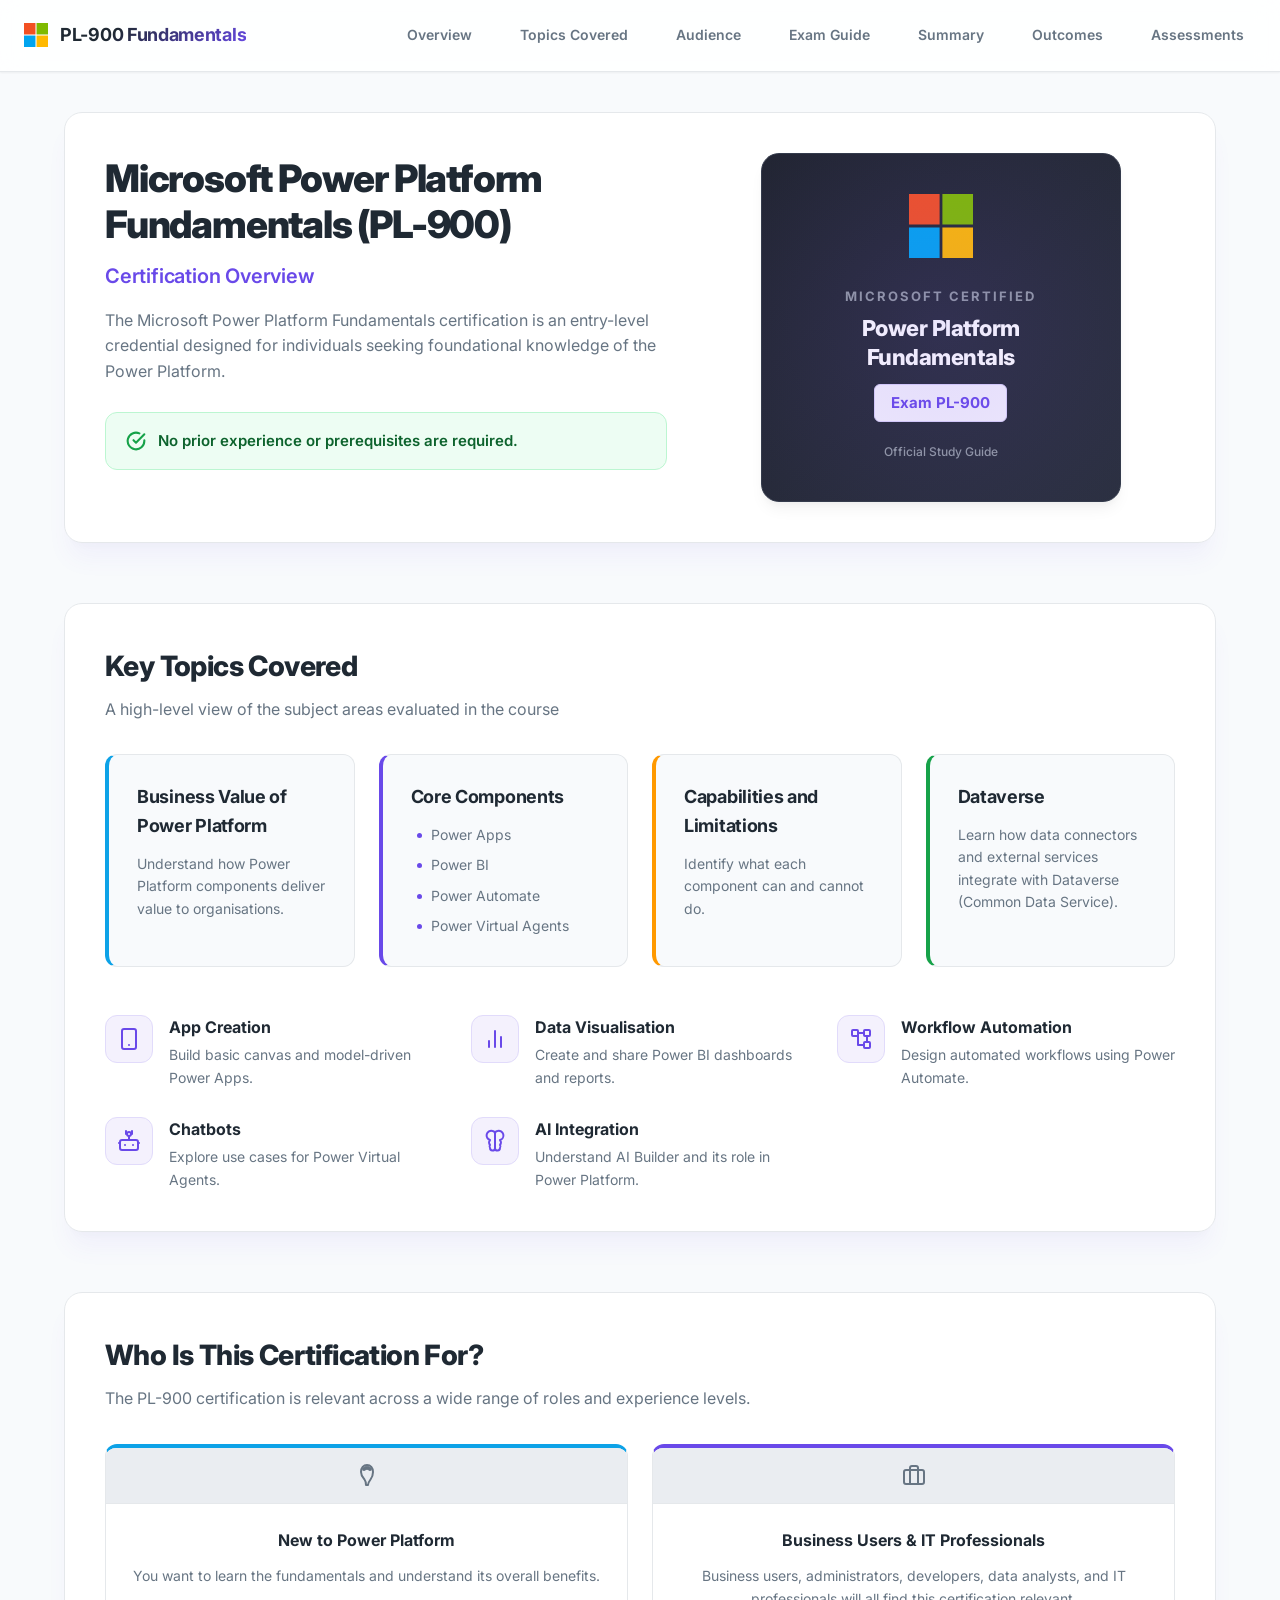
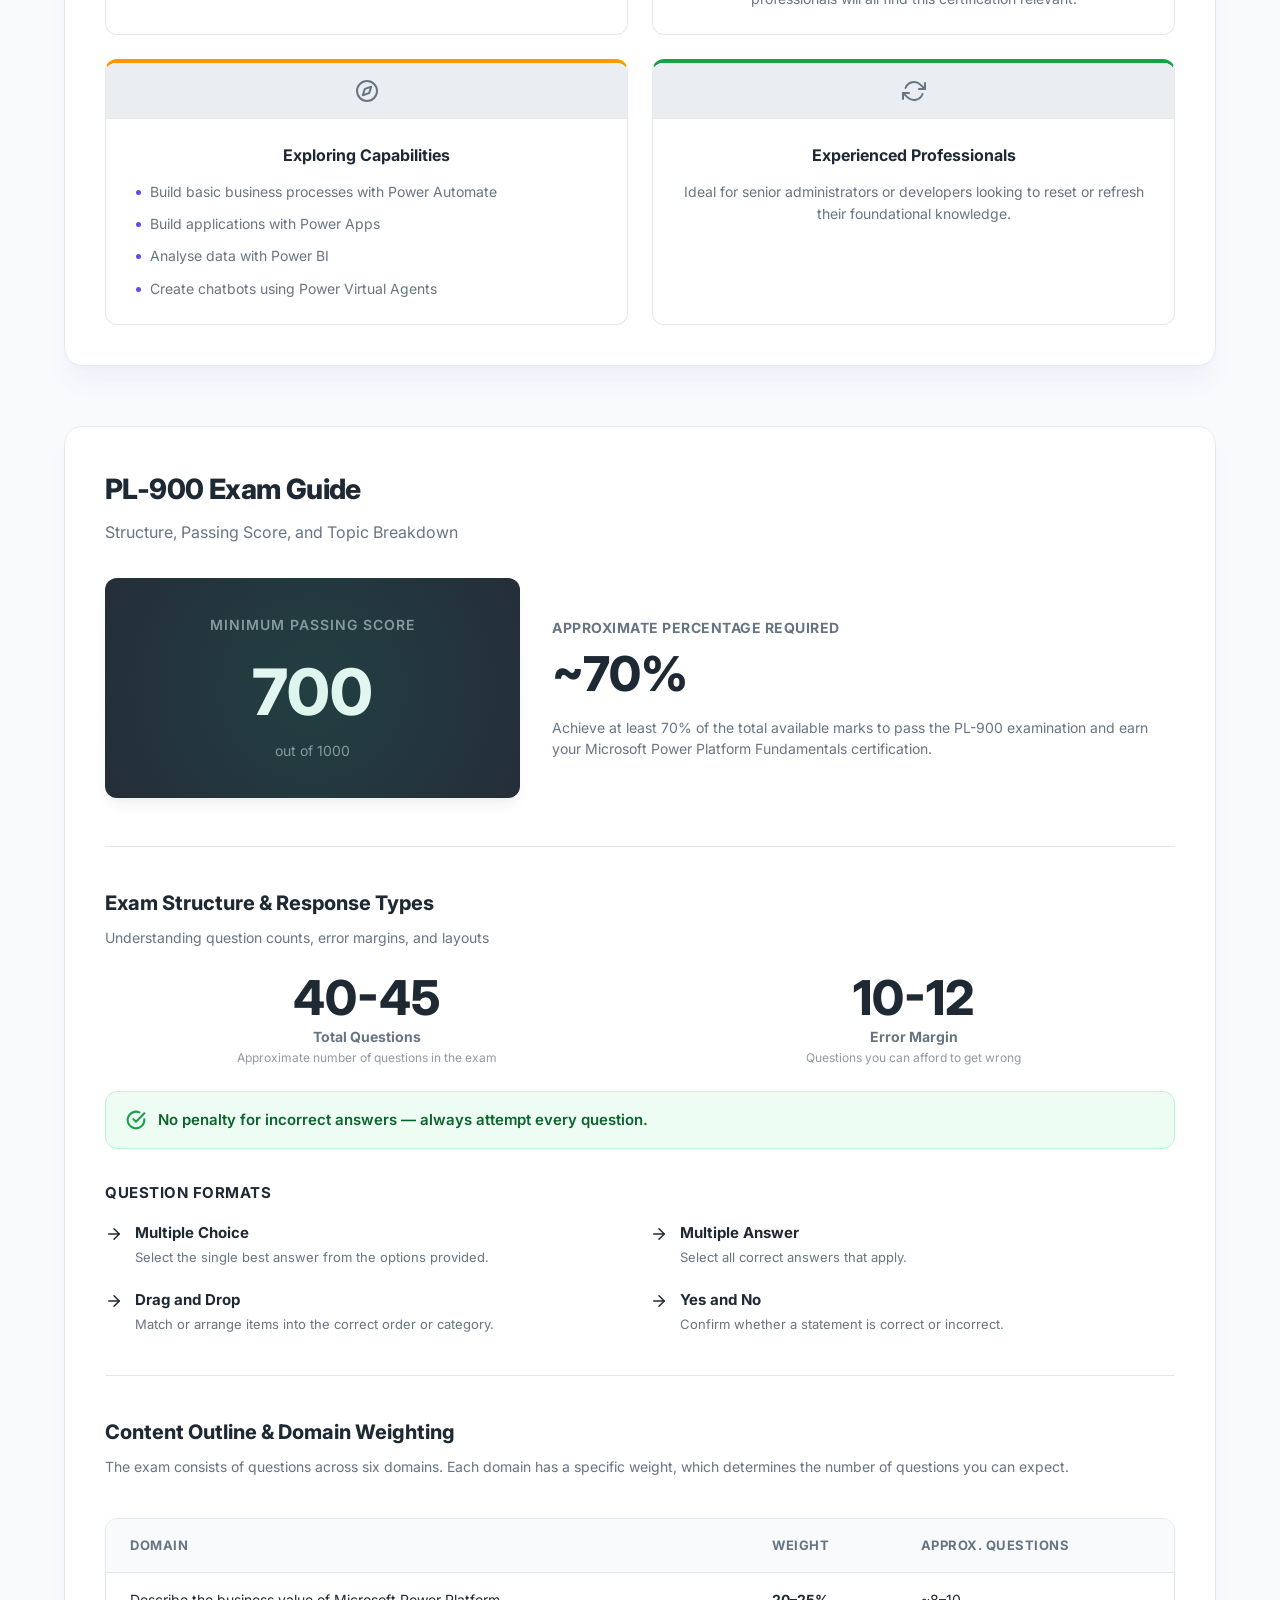
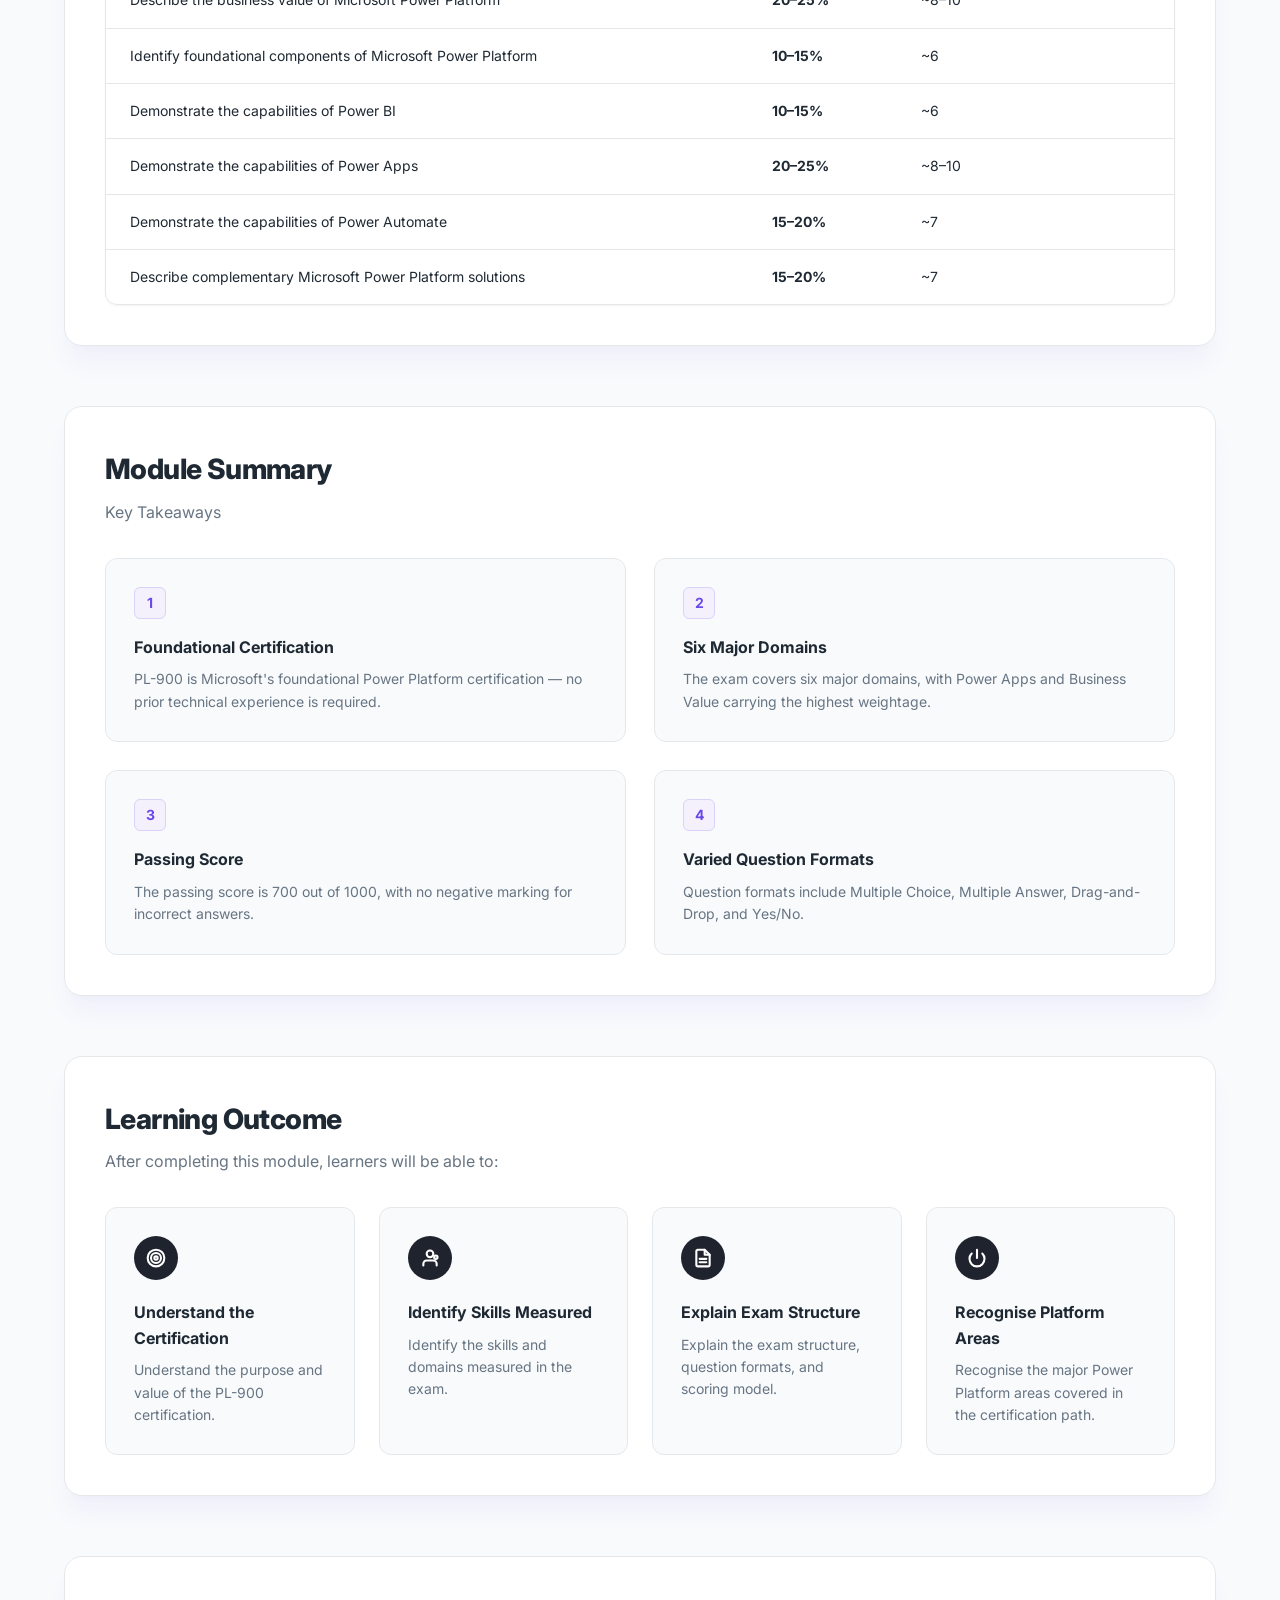
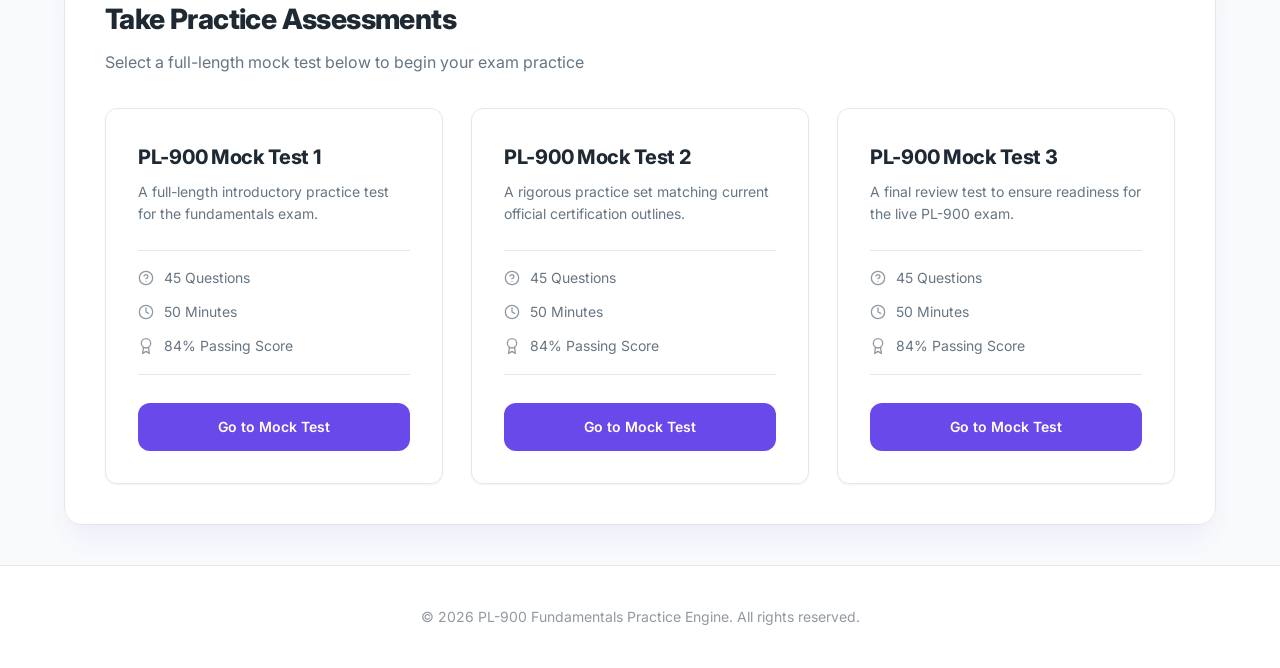
==== commit c45911b5: "Add cache buster to app.js and styles.css to ensure latest updates render on GitHub Pages" ====
--- a/index.html
+++ b/index.html
@@ -9,7 +9,7 @@
   <link rel="preconnect" href="https://fonts.gstatic.com" crossorigin>
   <link href="https://fonts.googleapis.com/css2?family=Inter:wght@300;400;500;600;700;850&display=swap" rel="stylesheet">
   <!-- Stylesheet -->
-  <link rel="stylesheet" href="styles.css">
+  <link rel="stylesheet" href="styles.css?v=1.0.1">
 </head>
 <body>
   <div class="app-container">
@@ -562,6 +562,6 @@
   </div>
 
   <!-- Dynamic loader Javascript code -->
-  <script src="app.js"></script>
+  <script src="app.js?v=1.0.1"></script>
 </body>
 </html>
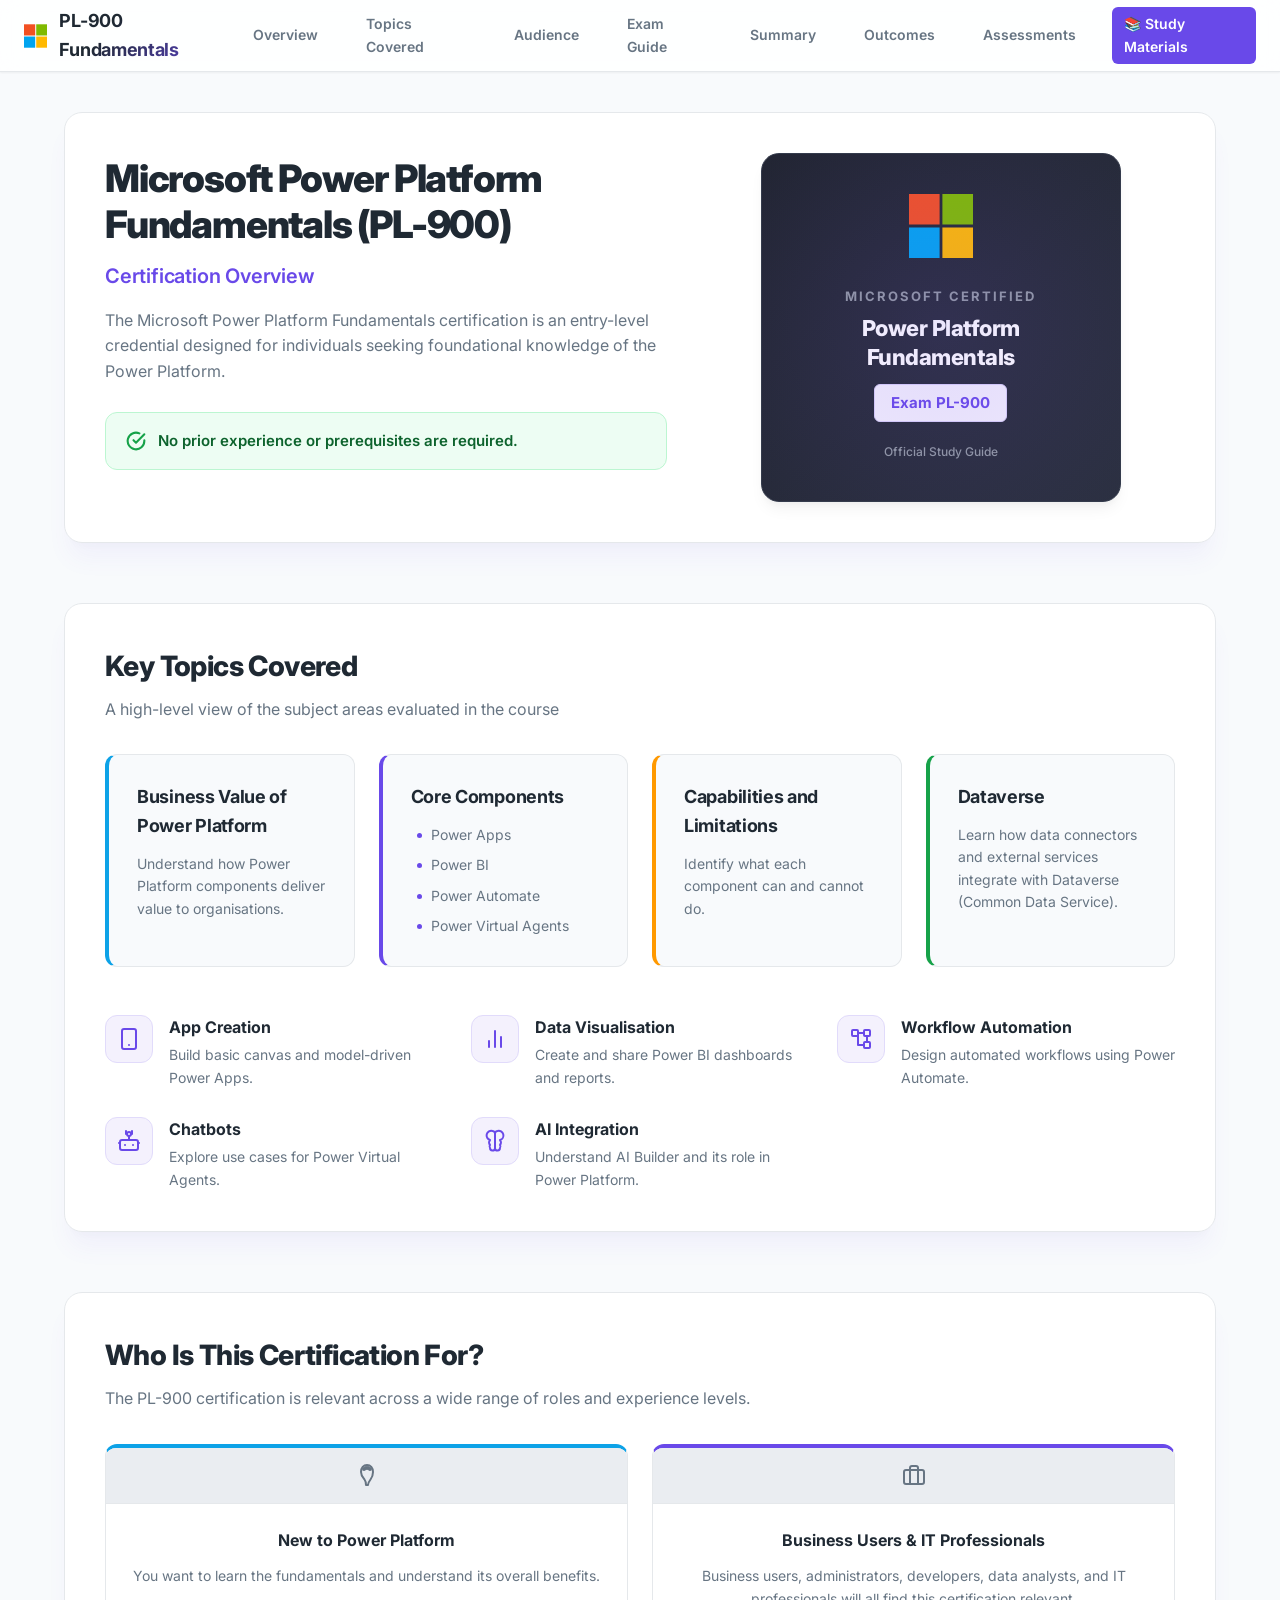
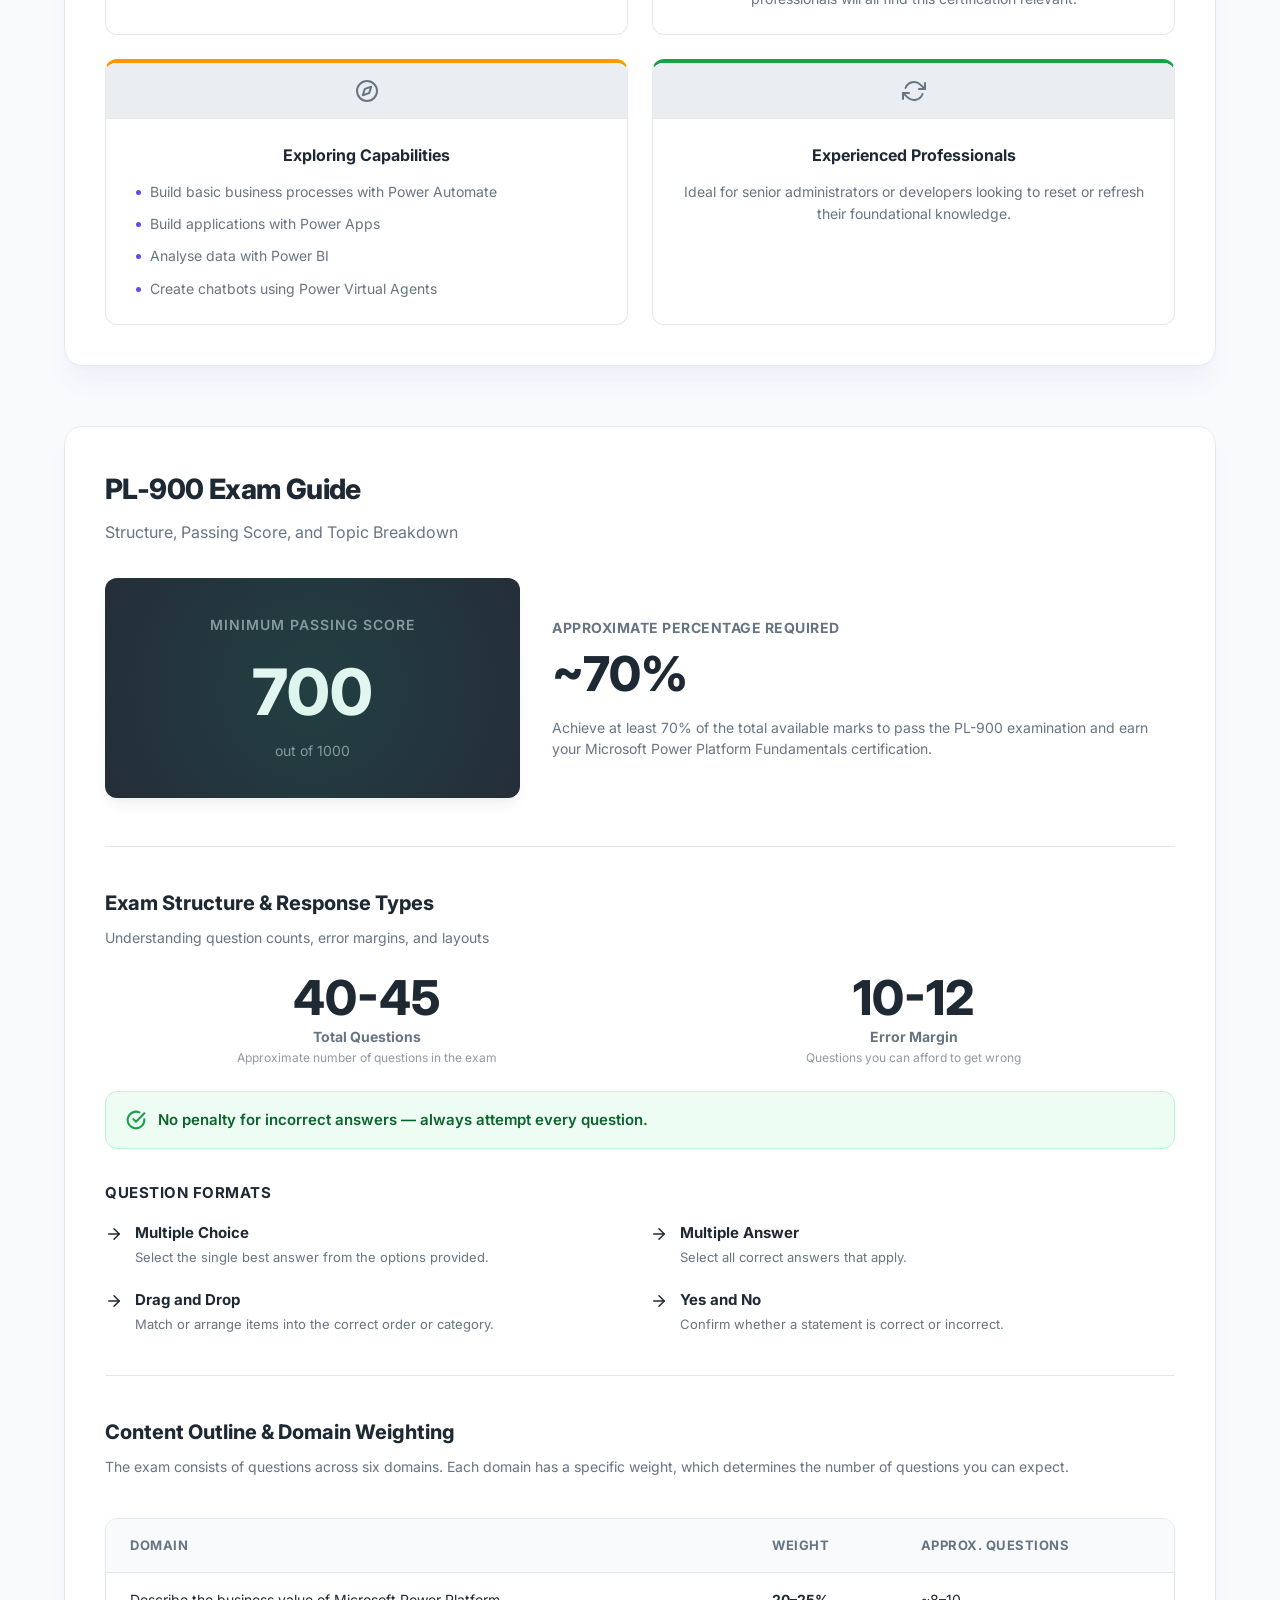
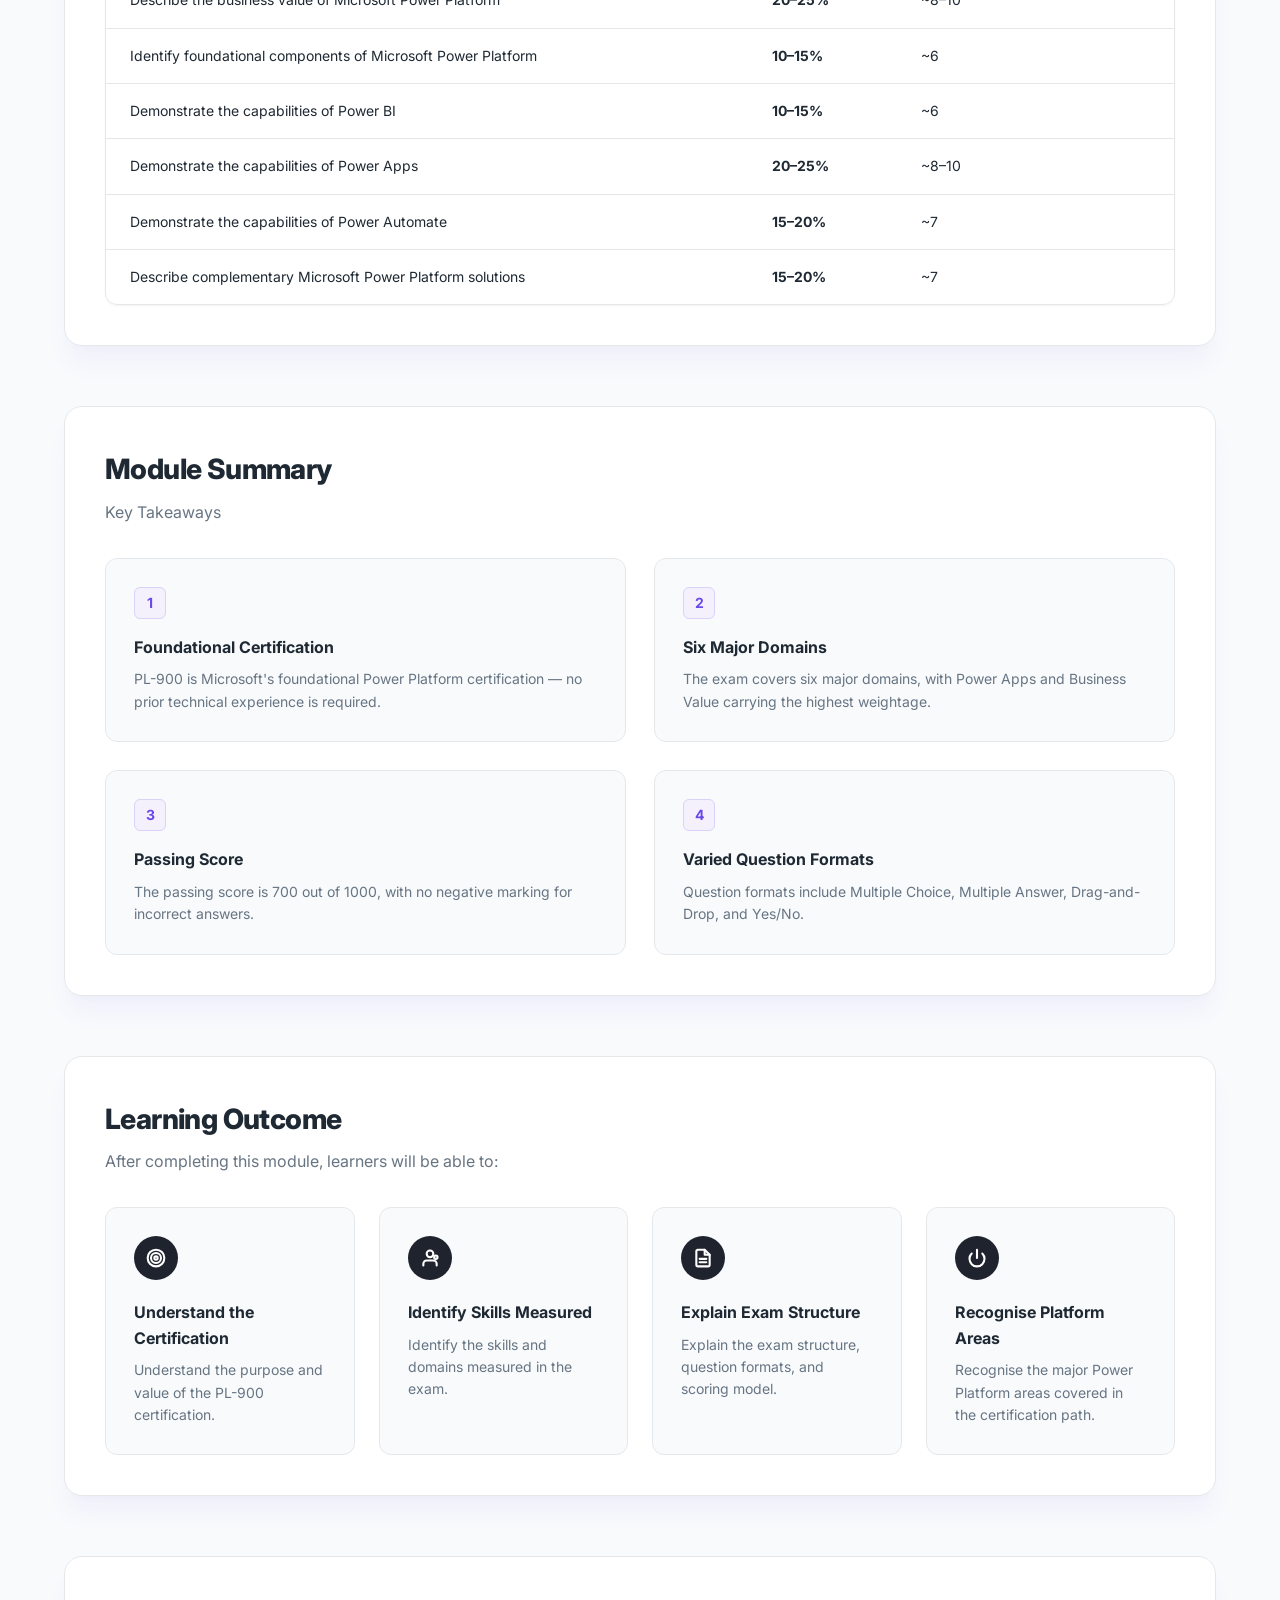
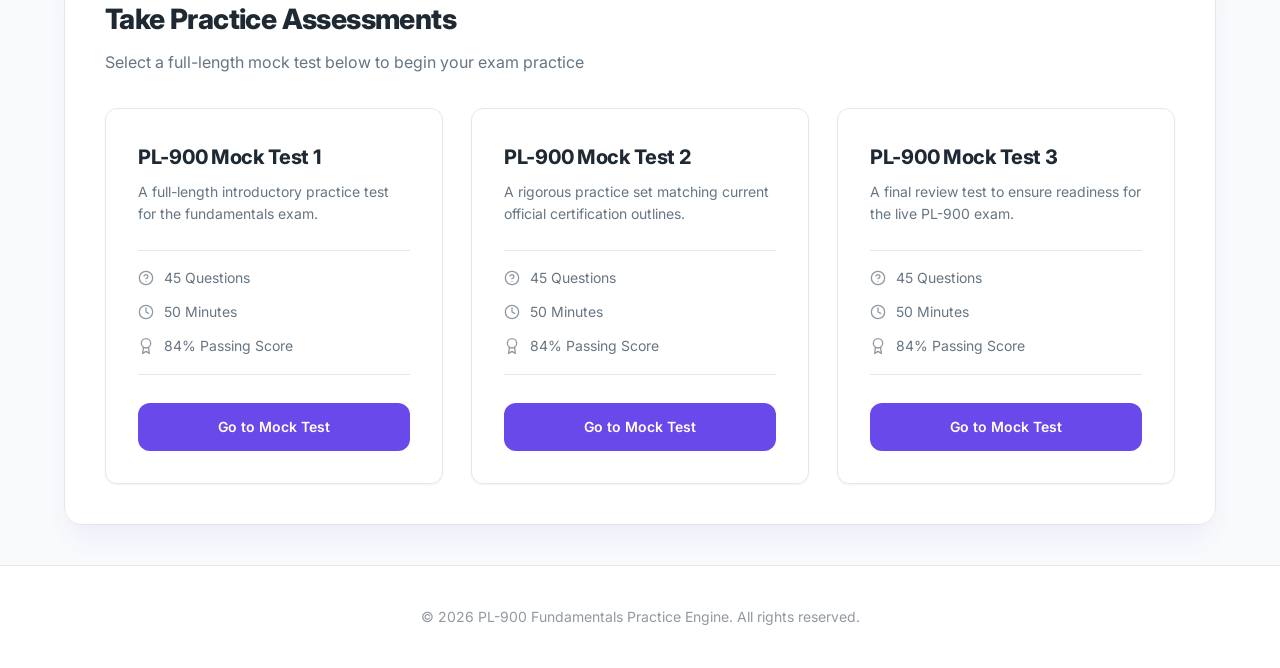
==== commit b08a654a: "feat: add PL-900 Study Materials module (all 45 slides) - New: PL 900 Materials/index.html — full 5-" ====
--- a/index.html
+++ b/index.html
@@ -33,6 +33,7 @@
         <a href="#summary" class="nav-link">Summary</a>
         <a href="#outcomes" class="nav-link">Outcomes</a>
         <a href="#assessments" class="nav-link">Assessments</a>
+        <a href="PL%20900%20Materials/index.html" class="nav-link nav-link-cta">📚 Study Materials</a>
       </nav>
     </header>
 
--- a/styles.css
+++ b/styles.css
@@ -131,6 +131,17 @@
 .nav-link:hover {
   color: var(--primary);
   background-color: var(--primary-light);
+}
+
+.nav-link-cta {
+  background-color: var(--primary);
+  color: white !important;
+  border-radius: var(--radius-sm);
+}
+
+.nav-link-cta:hover {
+  background-color: var(--primary-hover) !important;
+  color: white !important;
 }
 
 /* ==========================================================================
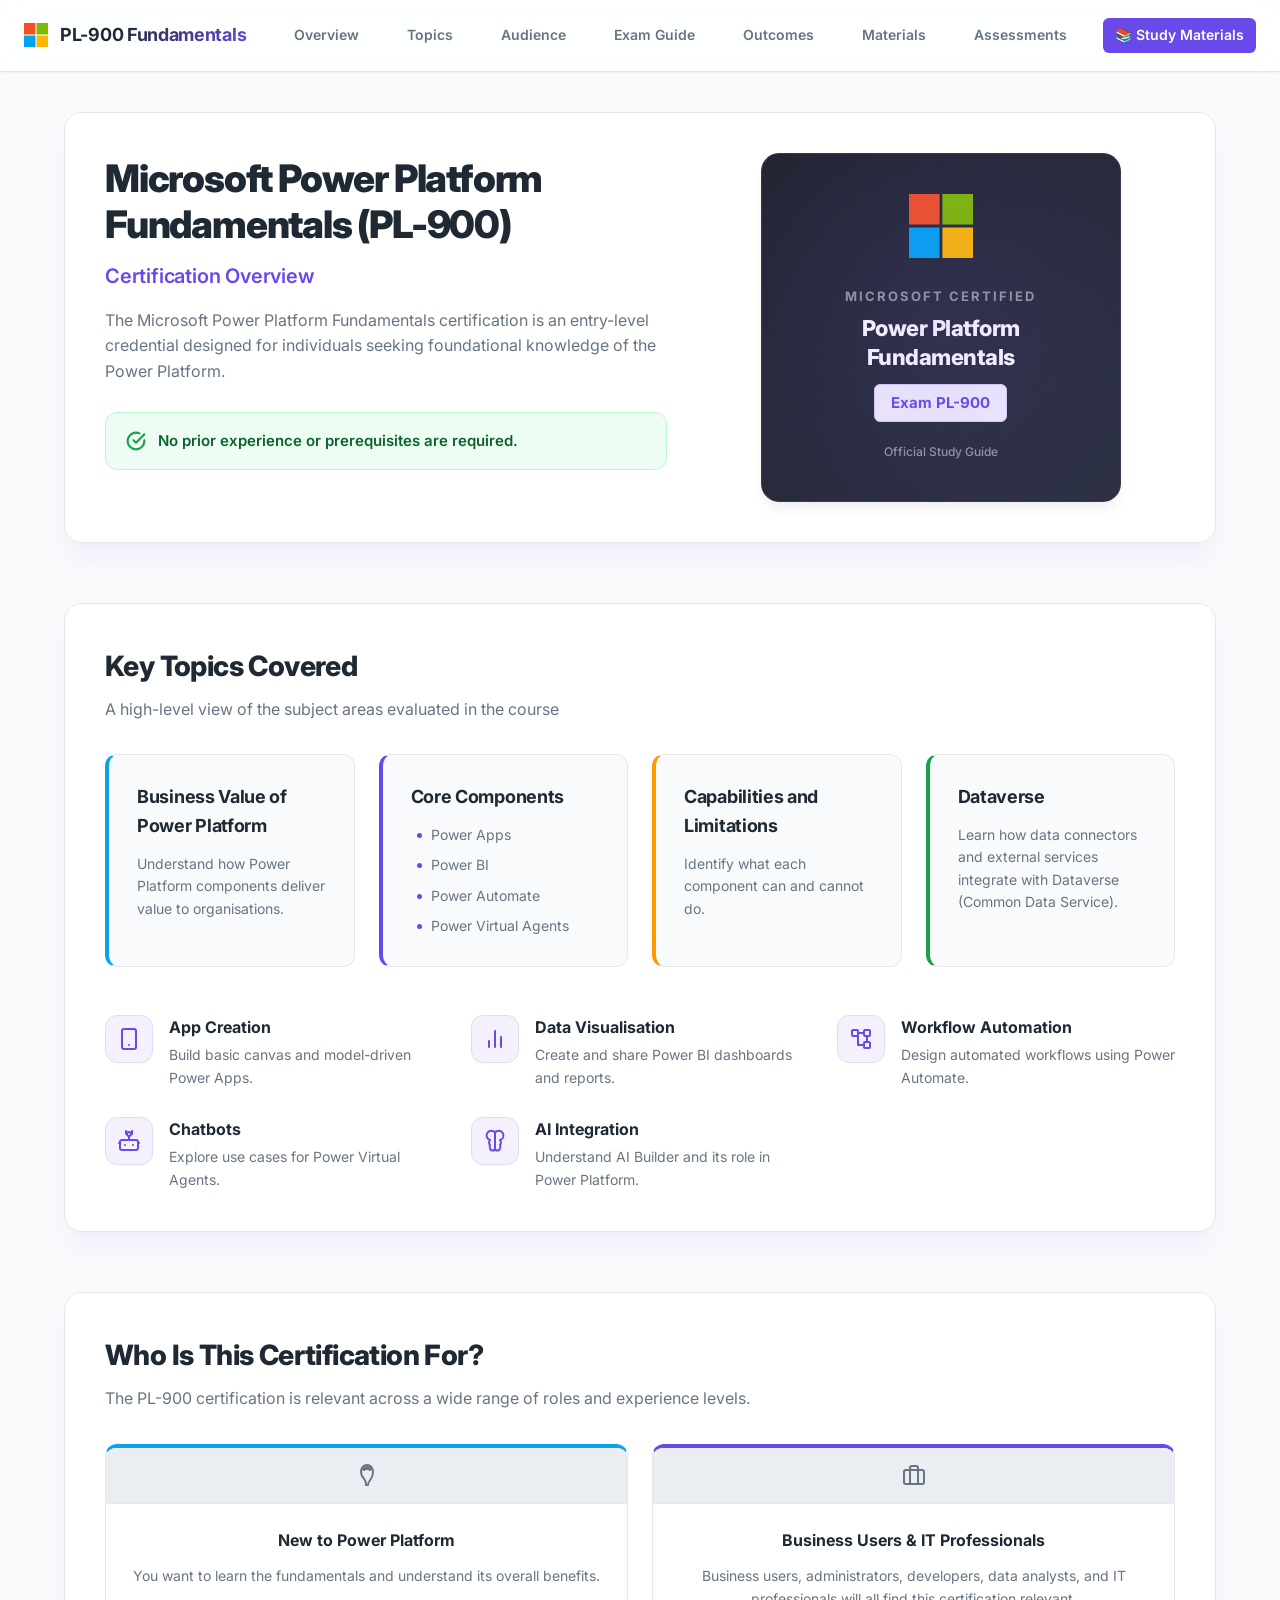
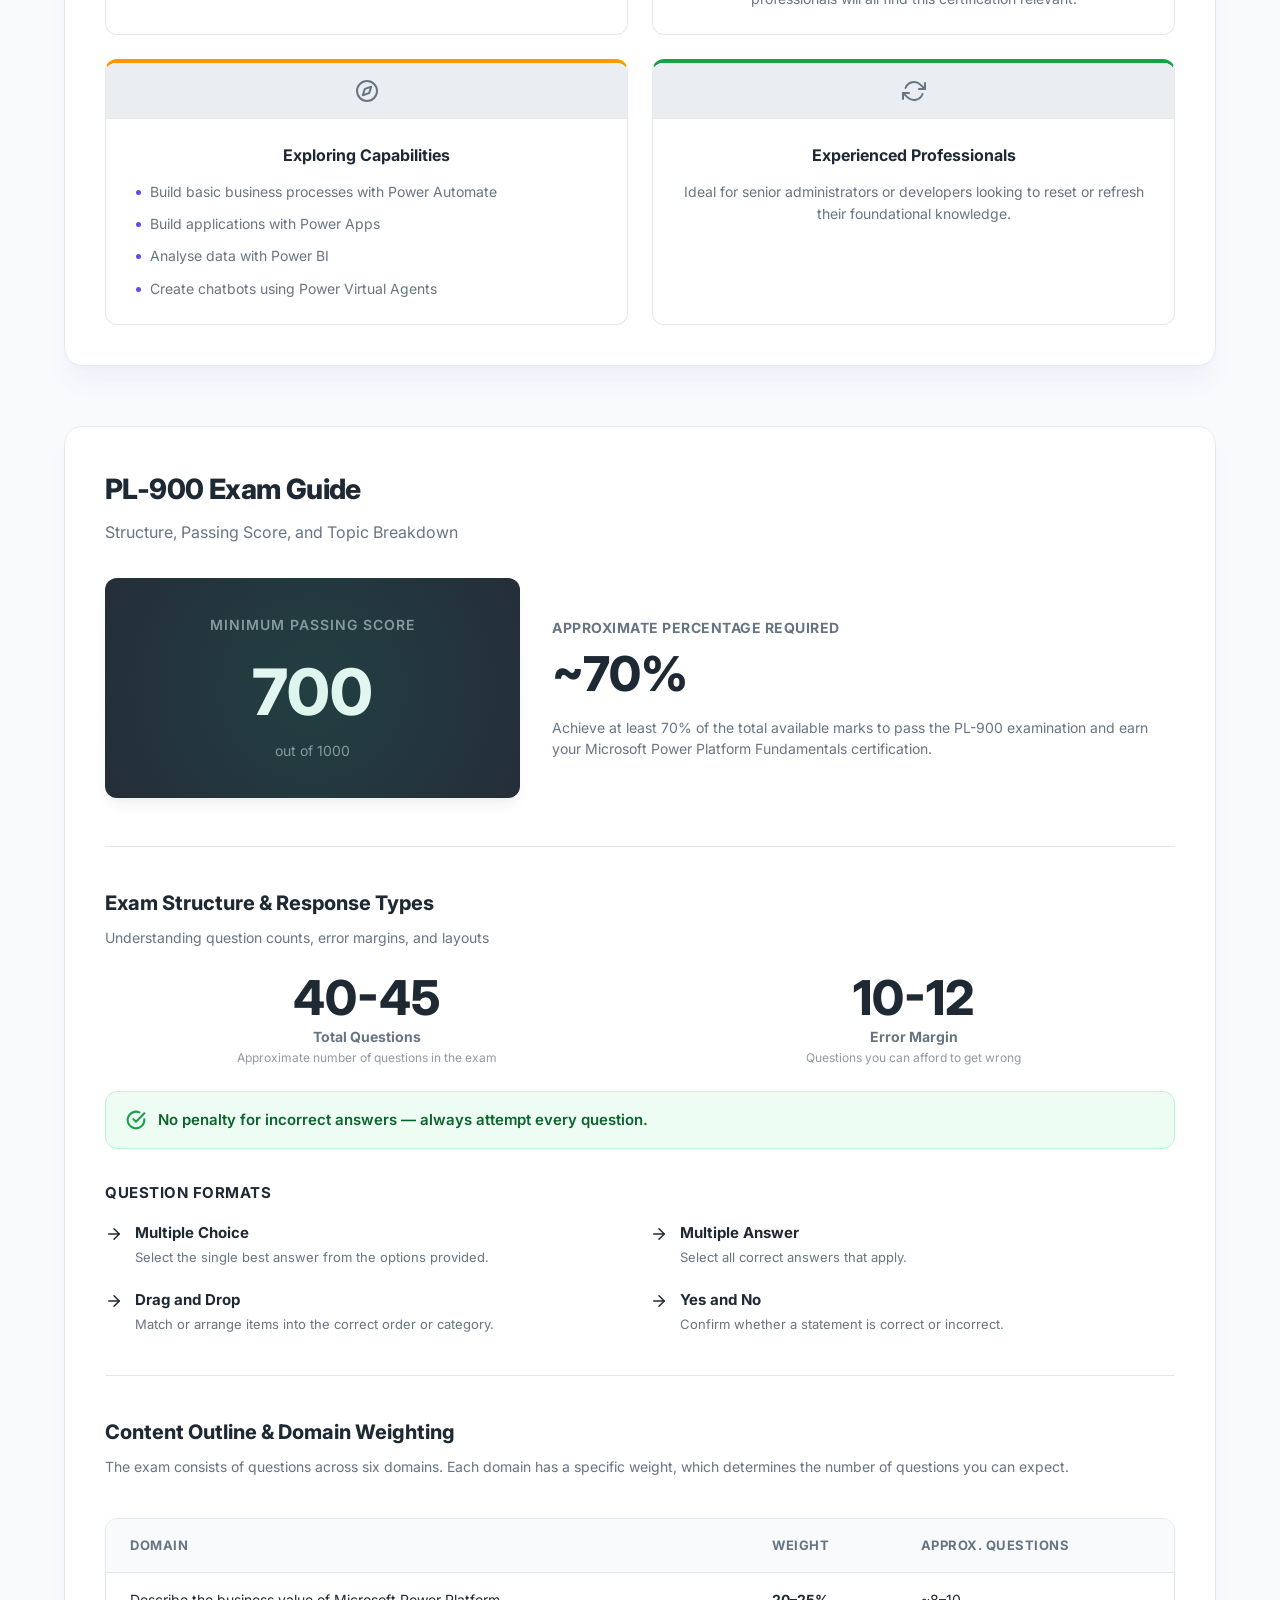
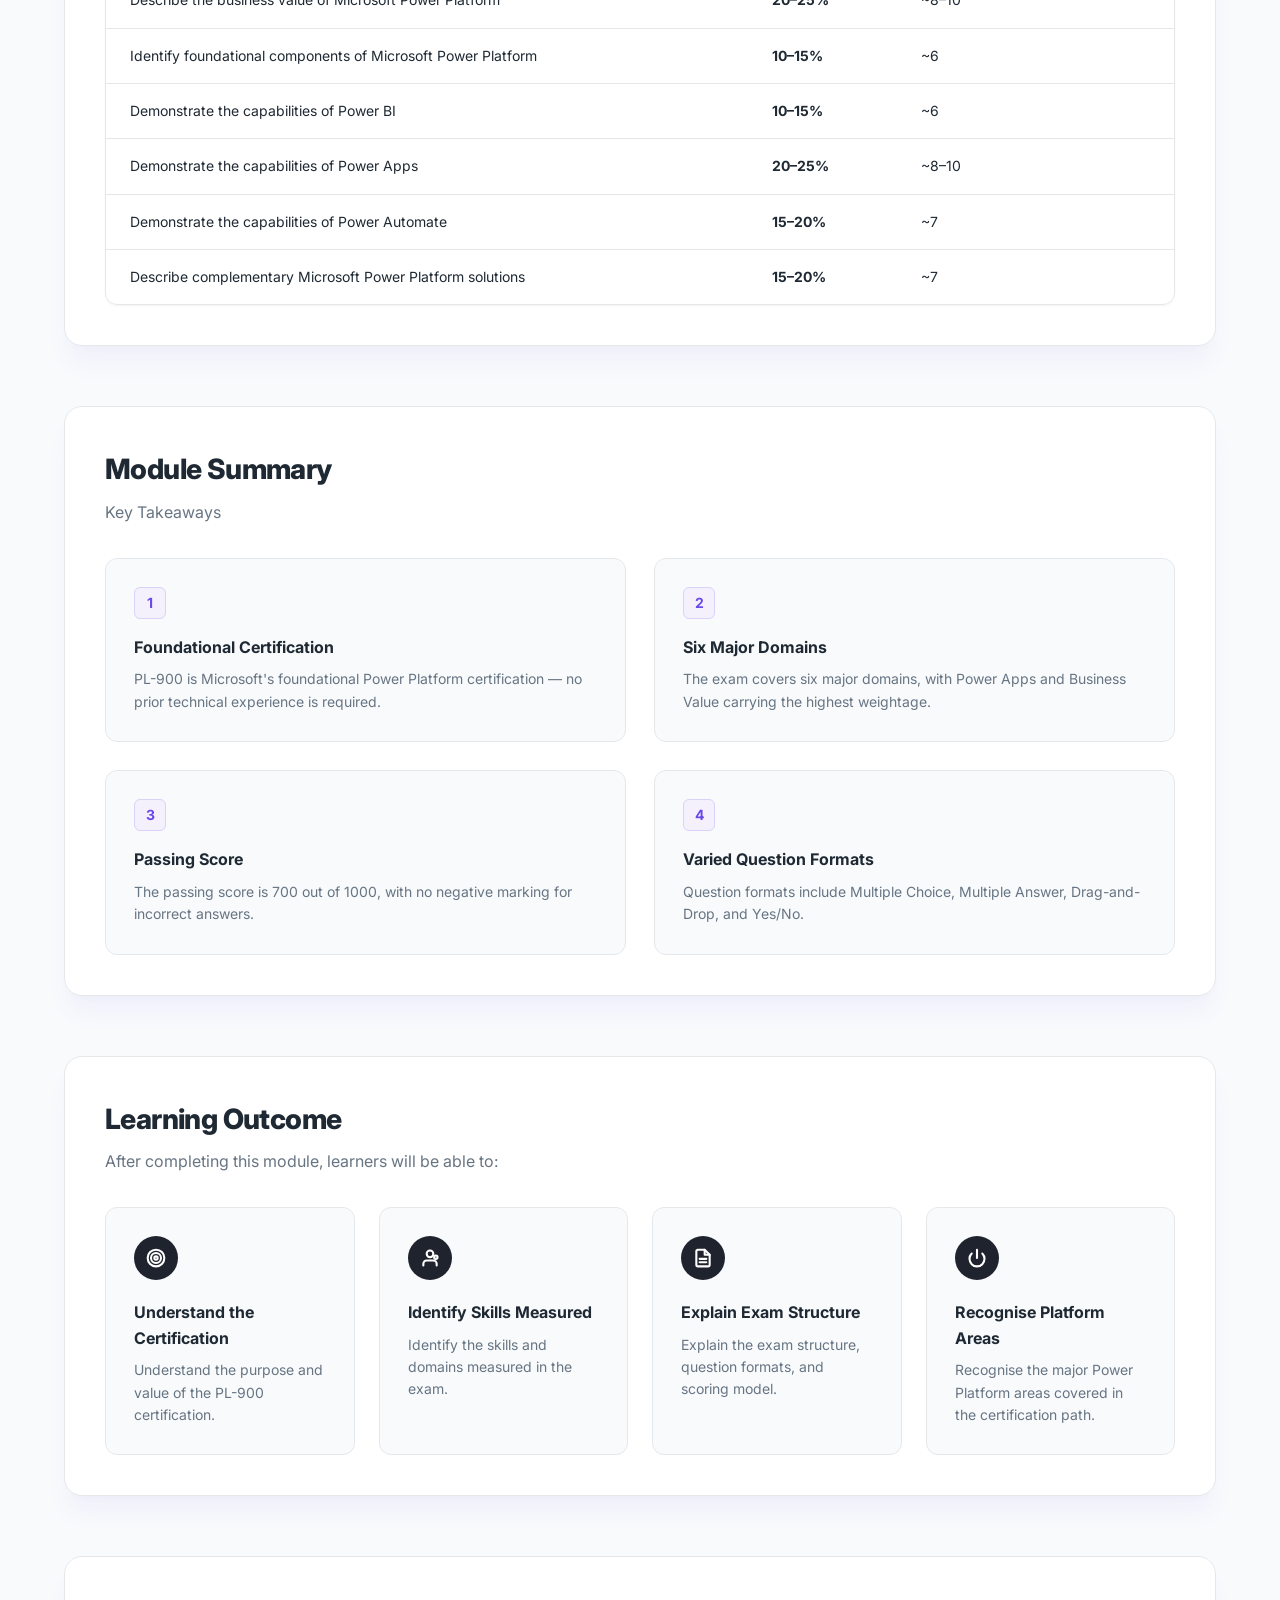
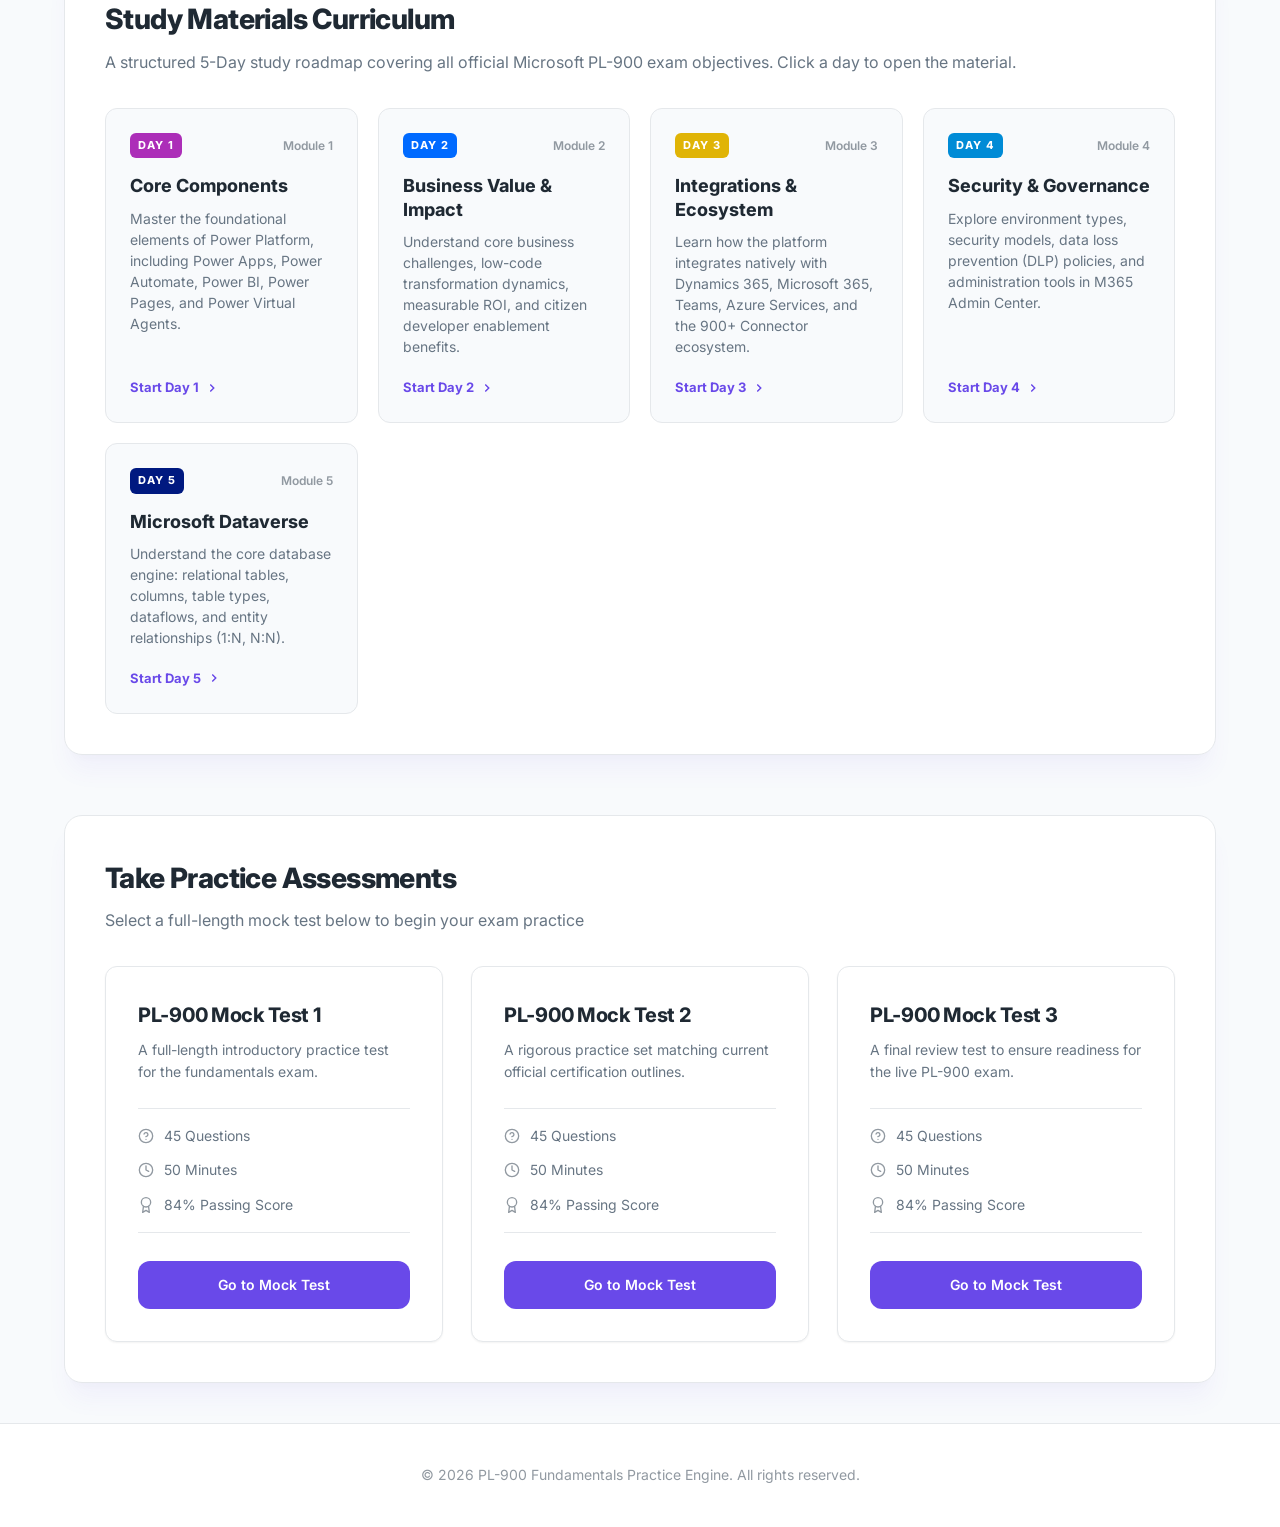
==== commit 21b8c2da: "Add 5-Day study curriculum to home page and upgrade study materials UI/UX with premium styling" ====
--- a/index.html
+++ b/index.html
@@ -27,11 +27,11 @@
       </div>
       <nav class="header-nav">
         <a href="#overview" class="nav-link">Overview</a>
-        <a href="#topics" class="nav-link">Topics Covered</a>
+        <a href="#topics" class="nav-link">Topics</a>
         <a href="#audience" class="nav-link">Audience</a>
         <a href="#guide" class="nav-link">Exam Guide</a>
-        <a href="#summary" class="nav-link">Summary</a>
         <a href="#outcomes" class="nav-link">Outcomes</a>
+        <a href="#materials" class="nav-link">Materials</a>
         <a href="#assessments" class="nav-link">Assessments</a>
         <a href="PL%20900%20Materials/index.html" class="nav-link nav-link-cta">📚 Study Materials</a>
       </nav>
@@ -458,6 +458,79 @@
         </div>
       </section>
 
+      <!-- STUDY MATERIALS SYLLABUS SECTION -->
+      <section id="materials" class="view-card">
+        <h2 class="section-title">Study Materials Curriculum</h2>
+        <p class="section-subtitle">A structured 5-Day study roadmap covering all official Microsoft PL-900 exam objectives. Click a day to open the material.</p>
+        
+        <div class="materials-days-grid">
+          <!-- Day 1 -->
+          <div class="day-card" onclick="window.location.href='PL%20900%20Materials/index.html#m1-overview'">
+            <div class="day-header">
+              <span class="day-badge day1">Day 1</span>
+              <span class="module-label">Module 1</span>
+            </div>
+            <h3>Core Components</h3>
+            <p>Master the foundational elements of Power Platform, including Power Apps, Power Automate, Power BI, Power Pages, and Power Virtual Agents.</p>
+            <div class="day-footer">
+              <span class="btn-learn">Start Day 1 <svg width="14" height="14" viewBox="0 0 24 24" fill="none" stroke="currentColor" stroke-width="2.5"><polyline points="9 18 15 12 9 6"/></svg></span>
+            </div>
+          </div>
+
+          <!-- Day 2 -->
+          <div class="day-card" onclick="window.location.href='PL%20900%20Materials/index.html#m2-challenge'">
+            <div class="day-header">
+              <span class="day-badge day2">Day 2</span>
+              <span class="module-label">Module 2</span>
+            </div>
+            <h3>Business Value & Impact</h3>
+            <p>Understand core business challenges, low-code transformation dynamics, measurable ROI, and citizen developer enablement benefits.</p>
+            <div class="day-footer">
+              <span class="btn-learn">Start Day 2 <svg width="14" height="14" viewBox="0 0 24 24" fill="none" stroke="currentColor" stroke-width="2.5"><polyline points="9 18 15 12 9 6"/></svg></span>
+            </div>
+          </div>
+
+          <!-- Day 3 -->
+          <div class="day-card" onclick="window.location.href='PL%20900%20Materials/index.html#m3-dynamics'">
+            <div class="day-header">
+              <span class="day-badge day3">Day 3</span>
+              <span class="module-label">Module 3</span>
+            </div>
+            <h3>Integrations & Ecosystem</h3>
+            <p>Learn how the platform integrates natively with Dynamics 365, Microsoft 365, Teams, Azure Services, and the 900+ Connector ecosystem.</p>
+            <div class="day-footer">
+              <span class="btn-learn">Start Day 3 <svg width="14" height="14" viewBox="0 0 24 24" fill="none" stroke="currentColor" stroke-width="2.5"><polyline points="9 18 15 12 9 6"/></svg></span>
+            </div>
+          </div>
+
+          <!-- Day 4 -->
+          <div class="day-card" onclick="window.location.href='PL%20900%20Materials/index.html#m4-security-model'">
+            <div class="day-header">
+              <span class="day-badge day4">Day 4</span>
+              <span class="module-label">Module 4</span>
+            </div>
+            <h3>Security & Governance</h3>
+            <p>Explore environment types, security models, data loss prevention (DLP) policies, and administration tools in M365 Admin Center.</p>
+            <div class="day-footer">
+              <span class="btn-learn">Start Day 4 <svg width="14" height="14" viewBox="0 0 24 24" fill="none" stroke="currentColor" stroke-width="2.5"><polyline points="9 18 15 12 9 6"/></svg></span>
+            </div>
+          </div>
+
+          <!-- Day 5 -->
+          <div class="day-card" onclick="window.location.href='PL%20900%20Materials/index.html#m5-overview'">
+            <div class="day-header">
+              <span class="day-badge day5">Day 5</span>
+              <span class="module-label">Module 5</span>
+            </div>
+            <h3>Microsoft Dataverse</h3>
+            <p>Understand the core database engine: relational tables, columns, table types, dataflows, and entity relationships (1:N, N:N).</p>
+            <div class="day-footer">
+              <span class="btn-learn">Start Day 5 <svg width="14" height="14" viewBox="0 0 24 24" fill="none" stroke="currentColor" stroke-width="2.5"><polyline points="9 18 15 12 9 6"/></svg></span>
+            </div>
+          </div>
+        </div>
+      </section>
+
       <!-- PRACTICE ASSESSMENTS SECTION (New Feature Request) -->
       <section id="assessments" class="view-card">
         <h2 class="section-title">Take Practice Assessments</h2>
--- a/styles.css
+++ b/styles.css
@@ -955,6 +955,110 @@
 }
 
 /* ==========================================================================
+   Syllabus / Materials Days Section Styles
+   ========================================================================== */
+.materials-days-grid {
+  display: grid;
+  grid-template-columns: repeat(auto-fit, minmax(200px, 1fr));
+  gap: 20px;
+  margin-top: 12px;
+}
+
+.day-card {
+  background: var(--neutral-bg);
+  border: 1px solid var(--neutral-border);
+  border-radius: var(--radius-md);
+  padding: 24px;
+  cursor: pointer;
+  display: flex;
+  flex-direction: column;
+  justify-content: space-between;
+  transition: transform var(--transition-normal), box-shadow var(--transition-normal), border-color var(--transition-normal);
+  position: relative;
+  overflow: hidden;
+}
+
+.day-card:hover {
+  transform: translateY(-5px);
+  box-shadow: 0 12px 20px -8px rgba(127, 90, 240, 0.15);
+  border-color: var(--primary);
+}
+
+.day-header {
+  display: flex;
+  justify-content: space-between;
+  align-items: center;
+  margin-bottom: 16px;
+}
+
+.day-badge {
+  font-size: 11px;
+  font-weight: 750;
+  text-transform: uppercase;
+  letter-spacing: 1px;
+  padding: 4px 8px;
+  border-radius: var(--radius-sm);
+  color: white;
+}
+
+/* Color theme coding for days */
+.day-badge.day1 { background-color: hsl(295, 60%, 45%); } /* Power Apps Purple */
+.day-badge.day2 { background-color: hsl(215, 100%, 50%); } /* Power Automate Blue */
+.day-badge.day3 { background-color: hsl(48, 95%, 45%); } /* Power BI Yellow/Gold */
+.day-badge.day4 { background-color: hsl(201, 100%, 42%); } /* PVA Sky Blue */
+.day-badge.day5 { background-color: hsl(228, 100%, 25%); } /* Dataverse Indigo */
+
+.module-label {
+  font-size: 12px;
+  font-weight: 600;
+  color: var(--text-light);
+}
+
+.day-card h3 {
+  font-size: 18px;
+  font-weight: 750;
+  color: var(--text-main);
+  margin-bottom: 10px;
+  line-height: 1.3;
+}
+
+.day-card p {
+  font-size: 14px;
+  color: var(--text-muted);
+  line-height: 1.5;
+  margin-bottom: 20px;
+  flex-grow: 1;
+}
+
+.day-footer {
+  display: flex;
+  align-items: center;
+}
+
+.btn-learn {
+  display: inline-flex;
+  align-items: center;
+  gap: 6px;
+  font-size: 13px;
+  font-weight: 700;
+  color: var(--primary);
+  transition: gap var(--transition-fast);
+}
+
+.day-card:hover .btn-learn {
+  gap: 10px;
+  color: var(--primary-hover);
+}
+
+.btn-learn svg {
+  transition: transform var(--transition-fast);
+}
+
+.day-card:hover .btn-learn svg {
+  transform: translateX(2px);
+}
+
+/* ==========================================================================
    Responsive Breakpoints
    ========================================================================== */
 @media (max-width: 992px) {
@@ -977,7 +1081,9 @@
     grid-template-columns: 1fr;
     gap: 28px;
   }
-
+  .materials-days-grid {
+    grid-template-columns: repeat(2, 1fr);
+  }
 }
 
 @media (max-width: 768px) {
@@ -1011,4 +1117,8 @@
   .outline-table td {
     padding: 12px 16px;
   }
-}
+
+  .materials-days-grid {
+    grid-template-columns: 1fr;
+  }
+}
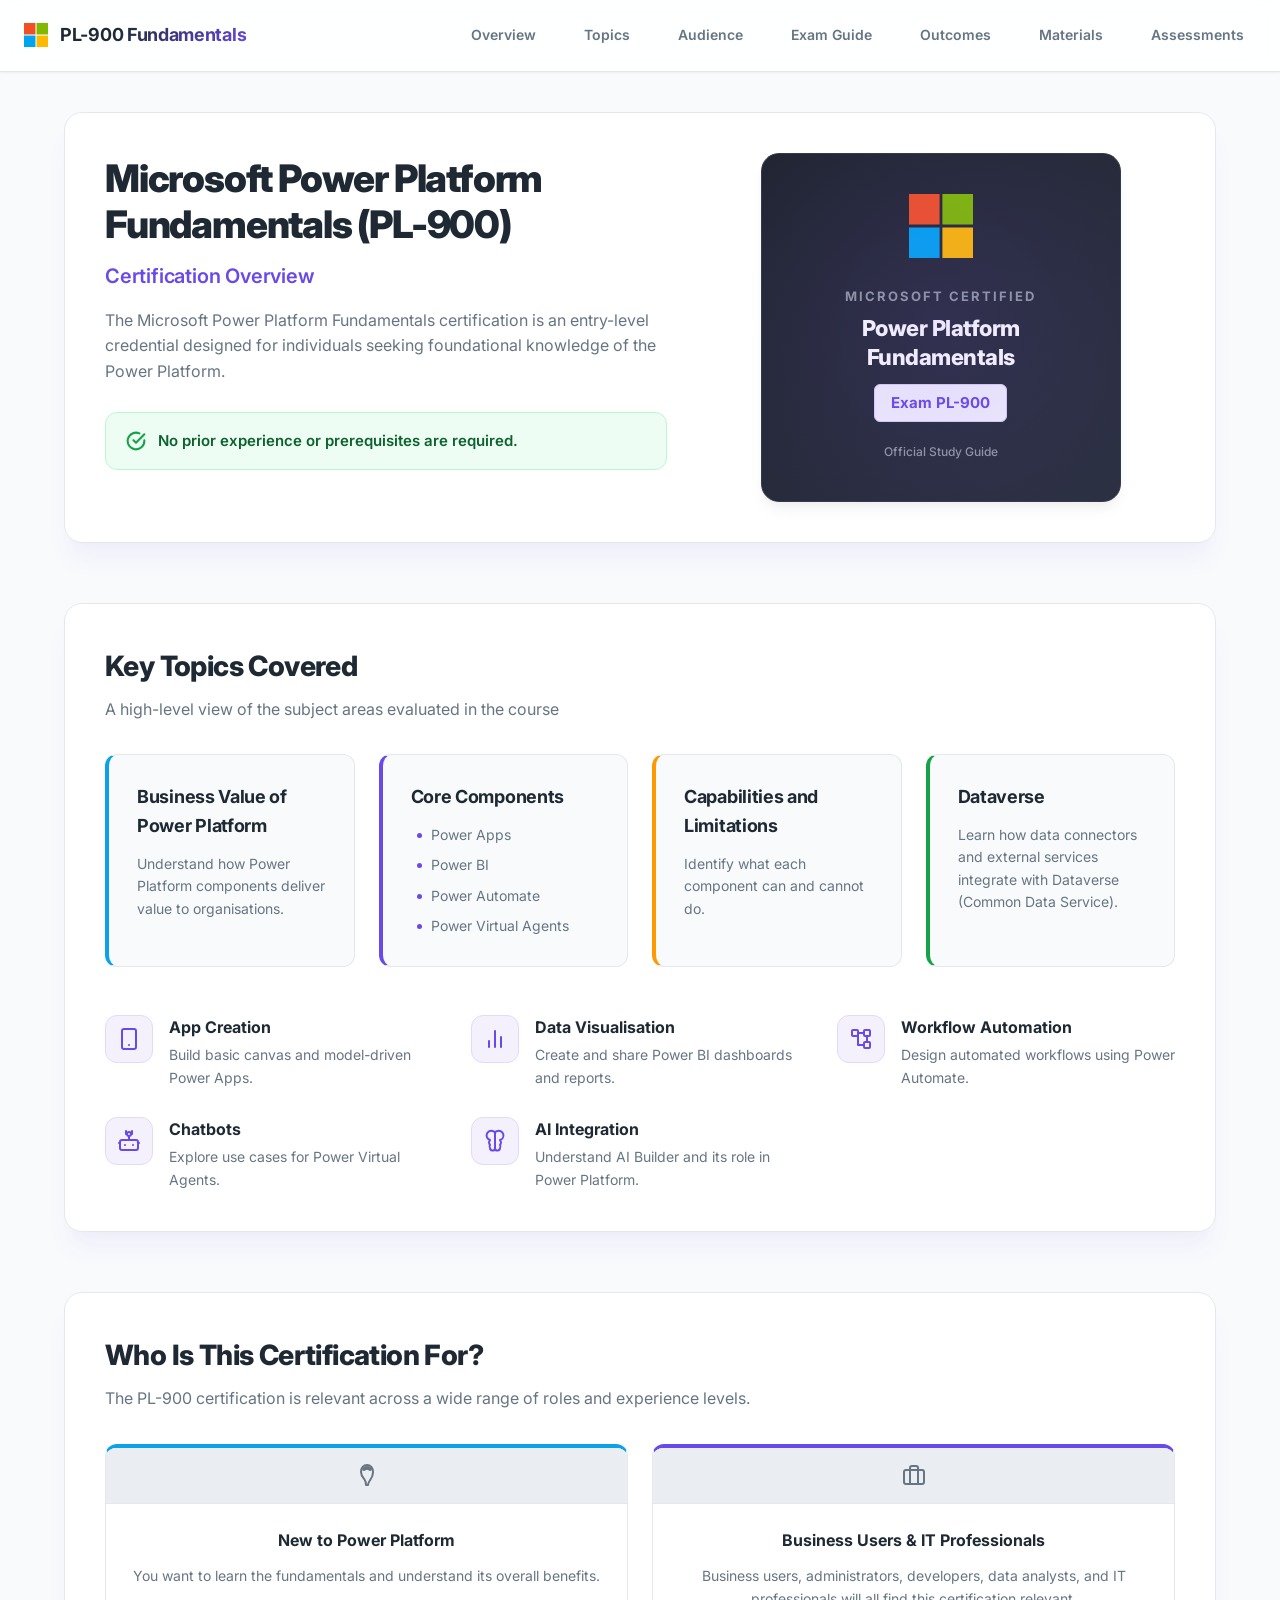
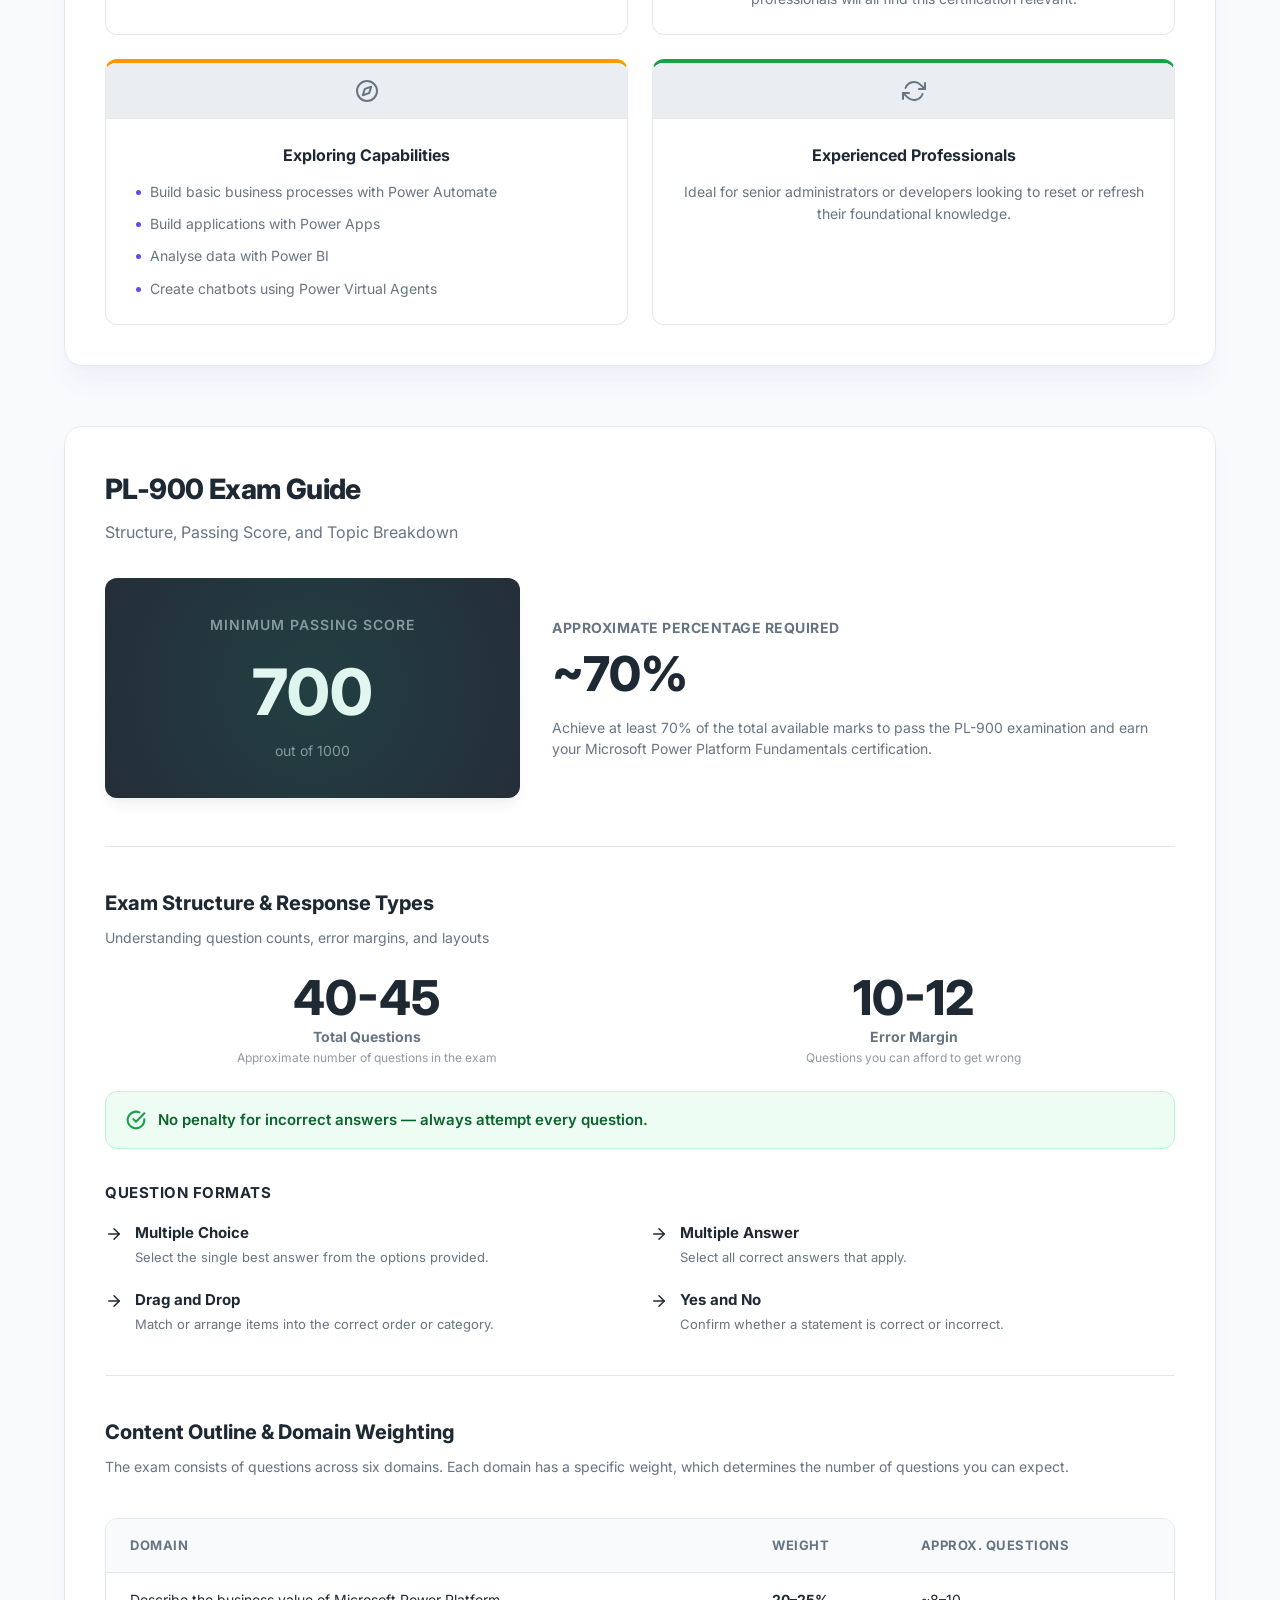
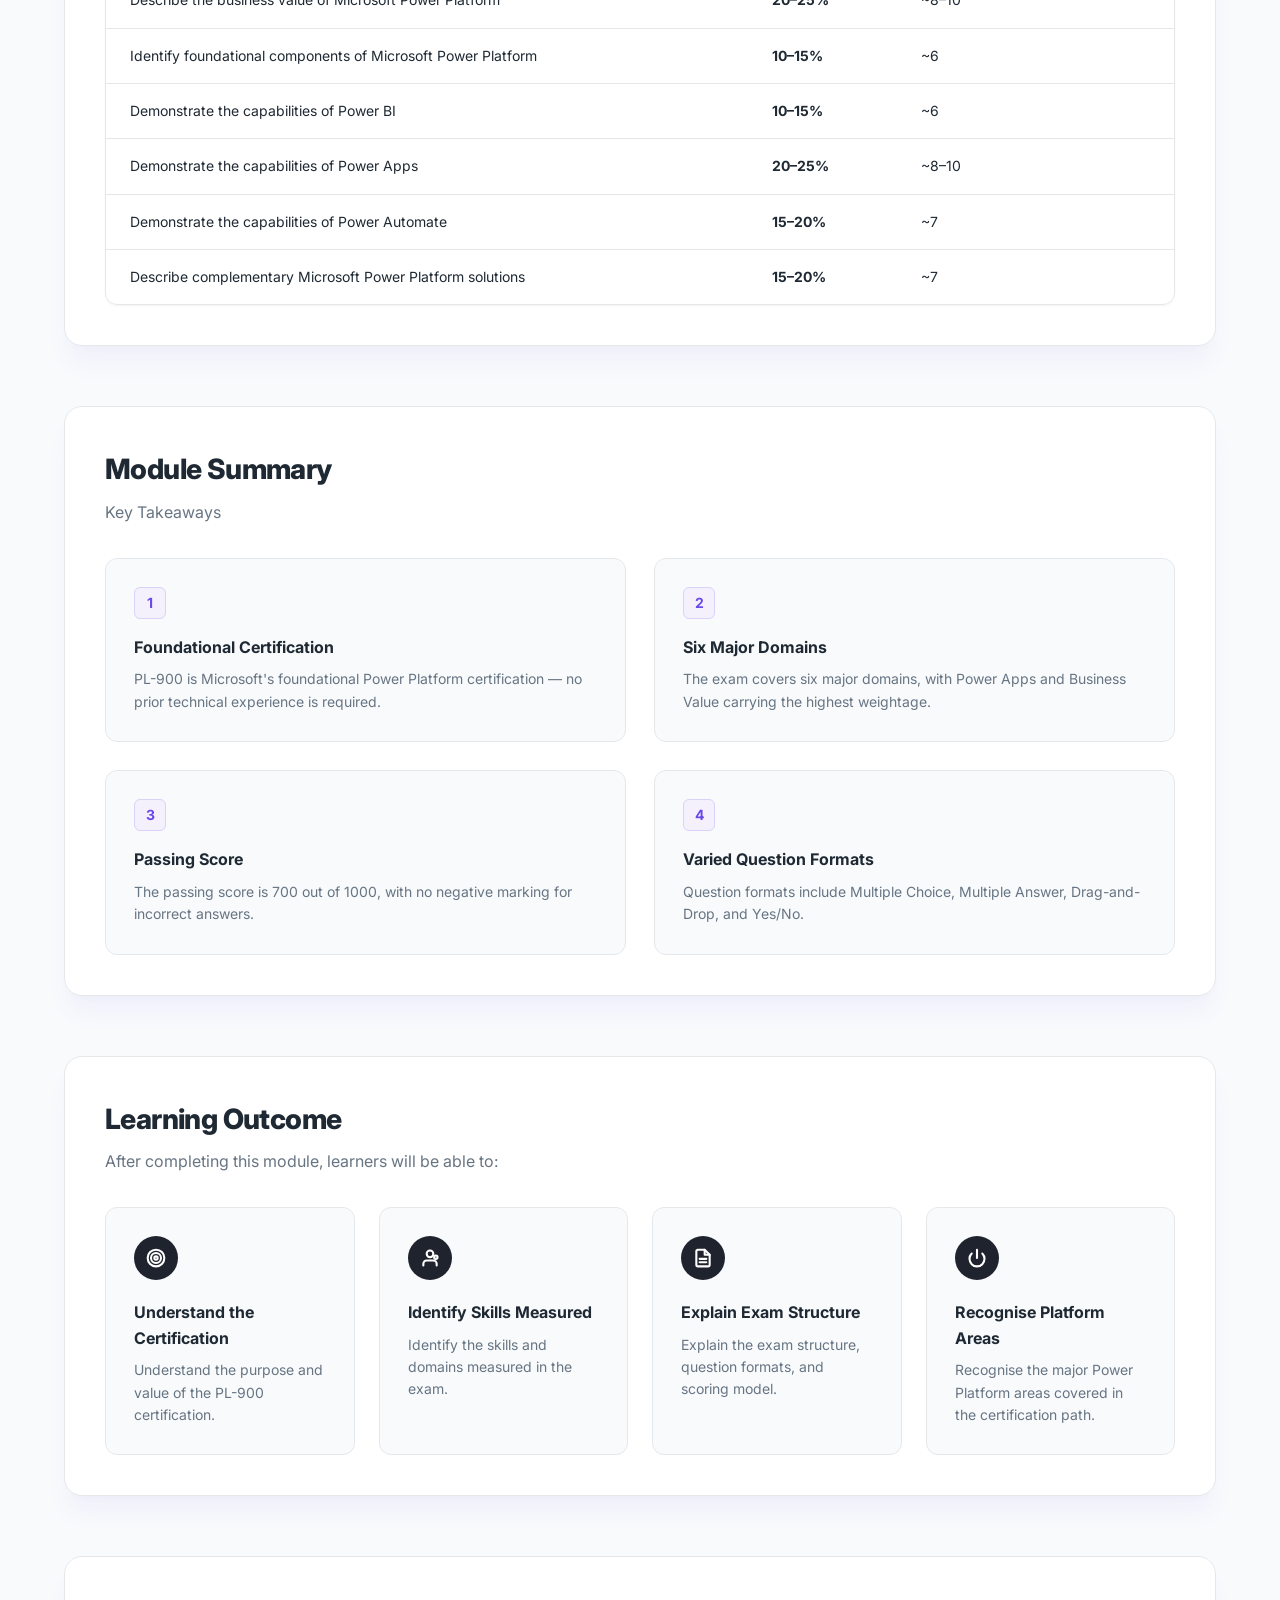
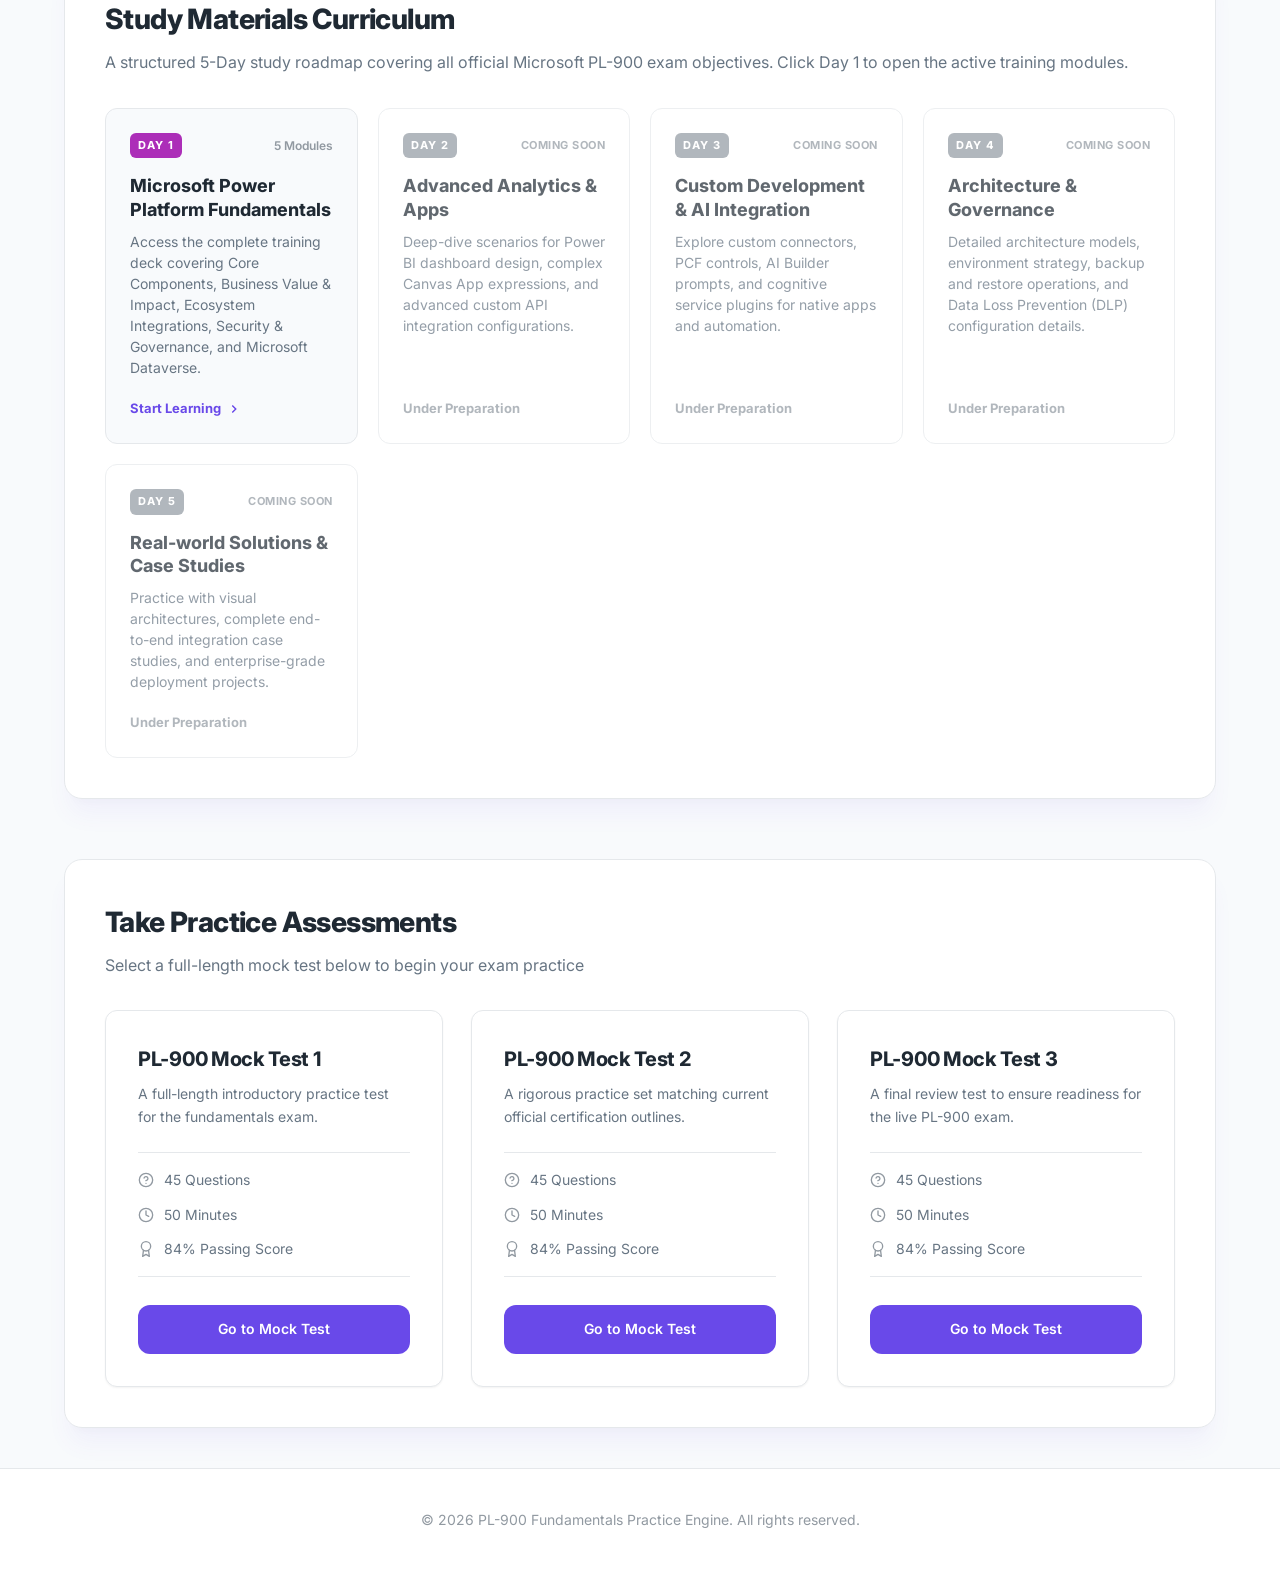
==== commit eb1913e3: "Restructure Day 1 curriculum, fix cards vertical stretching, and clean up slide counts and module st" ====
--- a/index.html
+++ b/index.html
@@ -33,7 +33,6 @@
         <a href="#outcomes" class="nav-link">Outcomes</a>
         <a href="#materials" class="nav-link">Materials</a>
         <a href="#assessments" class="nav-link">Assessments</a>
-        <a href="PL%20900%20Materials/index.html" class="nav-link nav-link-cta">📚 Study Materials</a>
       </nav>
     </header>
 
@@ -461,71 +460,71 @@
       <!-- STUDY MATERIALS SYLLABUS SECTION -->
       <section id="materials" class="view-card">
         <h2 class="section-title">Study Materials Curriculum</h2>
-        <p class="section-subtitle">A structured 5-Day study roadmap covering all official Microsoft PL-900 exam objectives. Click a day to open the material.</p>
+        <p class="section-subtitle">A structured 5-Day study roadmap covering all official Microsoft PL-900 exam objectives. Click Day 1 to open the active training modules.</p>
         
         <div class="materials-days-grid">
           <!-- Day 1 -->
-          <div class="day-card" onclick="window.location.href='PL%20900%20Materials/index.html#m1-overview'">
+          <div class="day-card" onclick="window.location.href='PL%20900%20Materials/index.html'">
             <div class="day-header">
               <span class="day-badge day1">Day 1</span>
-              <span class="module-label">Module 1</span>
-            </div>
-            <h3>Core Components</h3>
-            <p>Master the foundational elements of Power Platform, including Power Apps, Power Automate, Power BI, Power Pages, and Power Virtual Agents.</p>
+              <span class="module-label">5 Modules</span>
+            </div>
+            <h3>Microsoft Power Platform Fundamentals</h3>
+            <p>Access the complete training deck covering Core Components, Business Value & Impact, Ecosystem Integrations, Security & Governance, and Microsoft Dataverse.</p>
             <div class="day-footer">
-              <span class="btn-learn">Start Day 1 <svg width="14" height="14" viewBox="0 0 24 24" fill="none" stroke="currentColor" stroke-width="2.5"><polyline points="9 18 15 12 9 6"/></svg></span>
+              <span class="btn-learn">Start Learning <svg width="14" height="14" viewBox="0 0 24 24" fill="none" stroke="currentColor" stroke-width="2.5"><polyline points="9 18 15 12 9 6"/></svg></span>
             </div>
           </div>
 
           <!-- Day 2 -->
-          <div class="day-card" onclick="window.location.href='PL%20900%20Materials/index.html#m2-challenge'">
+          <div class="day-card disabled" onclick="alert('Day 2 study materials are currently under preparation.'); return false;">
             <div class="day-header">
-              <span class="day-badge day2">Day 2</span>
-              <span class="module-label">Module 2</span>
-            </div>
-            <h3>Business Value & Impact</h3>
-            <p>Understand core business challenges, low-code transformation dynamics, measurable ROI, and citizen developer enablement benefits.</p>
+              <span class="day-badge day-disabled">Day 2</span>
+              <span class="coming-soon-label">Coming Soon</span>
+            </div>
+            <h3>Advanced Analytics & Apps</h3>
+            <p>Deep-dive scenarios for Power BI dashboard design, complex Canvas App expressions, and advanced custom API integration configurations.</p>
             <div class="day-footer">
-              <span class="btn-learn">Start Day 2 <svg width="14" height="14" viewBox="0 0 24 24" fill="none" stroke="currentColor" stroke-width="2.5"><polyline points="9 18 15 12 9 6"/></svg></span>
+              <span class="btn-learn disabled">Under Preparation</span>
             </div>
           </div>
 
           <!-- Day 3 -->
-          <div class="day-card" onclick="window.location.href='PL%20900%20Materials/index.html#m3-dynamics'">
+          <div class="day-card disabled" onclick="alert('Day 3 study materials are currently under preparation.'); return false;">
             <div class="day-header">
-              <span class="day-badge day3">Day 3</span>
-              <span class="module-label">Module 3</span>
-            </div>
-            <h3>Integrations & Ecosystem</h3>
-            <p>Learn how the platform integrates natively with Dynamics 365, Microsoft 365, Teams, Azure Services, and the 900+ Connector ecosystem.</p>
+              <span class="day-badge day-disabled">Day 3</span>
+              <span class="coming-soon-label">Coming Soon</span>
+            </div>
+            <h3>Custom Development & AI Integration</h3>
+            <p>Explore custom connectors, PCF controls, AI Builder prompts, and cognitive service plugins for native apps and automation.</p>
             <div class="day-footer">
-              <span class="btn-learn">Start Day 3 <svg width="14" height="14" viewBox="0 0 24 24" fill="none" stroke="currentColor" stroke-width="2.5"><polyline points="9 18 15 12 9 6"/></svg></span>
+              <span class="btn-learn disabled">Under Preparation</span>
             </div>
           </div>
 
           <!-- Day 4 -->
-          <div class="day-card" onclick="window.location.href='PL%20900%20Materials/index.html#m4-security-model'">
+          <div class="day-card disabled" onclick="alert('Day 4 study materials are currently under preparation.'); return false;">
             <div class="day-header">
-              <span class="day-badge day4">Day 4</span>
-              <span class="module-label">Module 4</span>
-            </div>
-            <h3>Security & Governance</h3>
-            <p>Explore environment types, security models, data loss prevention (DLP) policies, and administration tools in M365 Admin Center.</p>
+              <span class="day-badge day-disabled">Day 4</span>
+              <span class="coming-soon-label">Coming Soon</span>
+            </div>
+            <h3>Architecture & Governance</h3>
+            <p>Detailed architecture models, environment strategy, backup and restore operations, and Data Loss Prevention (DLP) configuration details.</p>
             <div class="day-footer">
-              <span class="btn-learn">Start Day 4 <svg width="14" height="14" viewBox="0 0 24 24" fill="none" stroke="currentColor" stroke-width="2.5"><polyline points="9 18 15 12 9 6"/></svg></span>
+              <span class="btn-learn disabled">Under Preparation</span>
             </div>
           </div>
 
           <!-- Day 5 -->
-          <div class="day-card" onclick="window.location.href='PL%20900%20Materials/index.html#m5-overview'">
+          <div class="day-card disabled" onclick="alert('Day 5 study materials are currently under preparation.'); return false;">
             <div class="day-header">
-              <span class="day-badge day5">Day 5</span>
-              <span class="module-label">Module 5</span>
-            </div>
-            <h3>Microsoft Dataverse</h3>
-            <p>Understand the core database engine: relational tables, columns, table types, dataflows, and entity relationships (1:N, N:N).</p>
+              <span class="day-badge day-disabled">Day 5</span>
+              <span class="coming-soon-label">Coming Soon</span>
+            </div>
+            <h3>Real-world Solutions & Case Studies</h3>
+            <p>Practice with visual architectures, complete end-to-end integration case studies, and enterprise-grade deployment projects.</p>
             <div class="day-footer">
-              <span class="btn-learn">Start Day 5 <svg width="14" height="14" viewBox="0 0 24 24" fill="none" stroke="currentColor" stroke-width="2.5"><polyline points="9 18 15 12 9 6"/></svg></span>
+              <span class="btn-learn disabled">Under Preparation</span>
             </div>
           </div>
         </div>
--- a/styles.css
+++ b/styles.css
@@ -1058,6 +1058,41 @@
   transform: translateX(2px);
 }
 
+/* Disabled card styles */
+.day-card.disabled {
+  opacity: 0.7;
+  cursor: not-allowed;
+  background: var(--neutral-card);
+  border-color: var(--neutral-border);
+}
+
+.day-card.disabled:hover {
+  transform: none;
+  box-shadow: var(--shadow-sm);
+  border-color: var(--neutral-border);
+}
+
+.day-badge.day-disabled {
+  background-color: var(--text-light);
+}
+
+.coming-soon-label {
+  font-size: 11px;
+  font-weight: 700;
+  color: var(--text-light);
+  text-transform: uppercase;
+  letter-spacing: 0.5px;
+}
+
+.btn-learn.disabled {
+  color: var(--text-light);
+}
+
+.day-card.disabled:hover .btn-learn.disabled {
+  gap: 6px;
+  color: var(--text-light);
+}
+
 /* ==========================================================================
    Responsive Breakpoints
    ========================================================================== */
